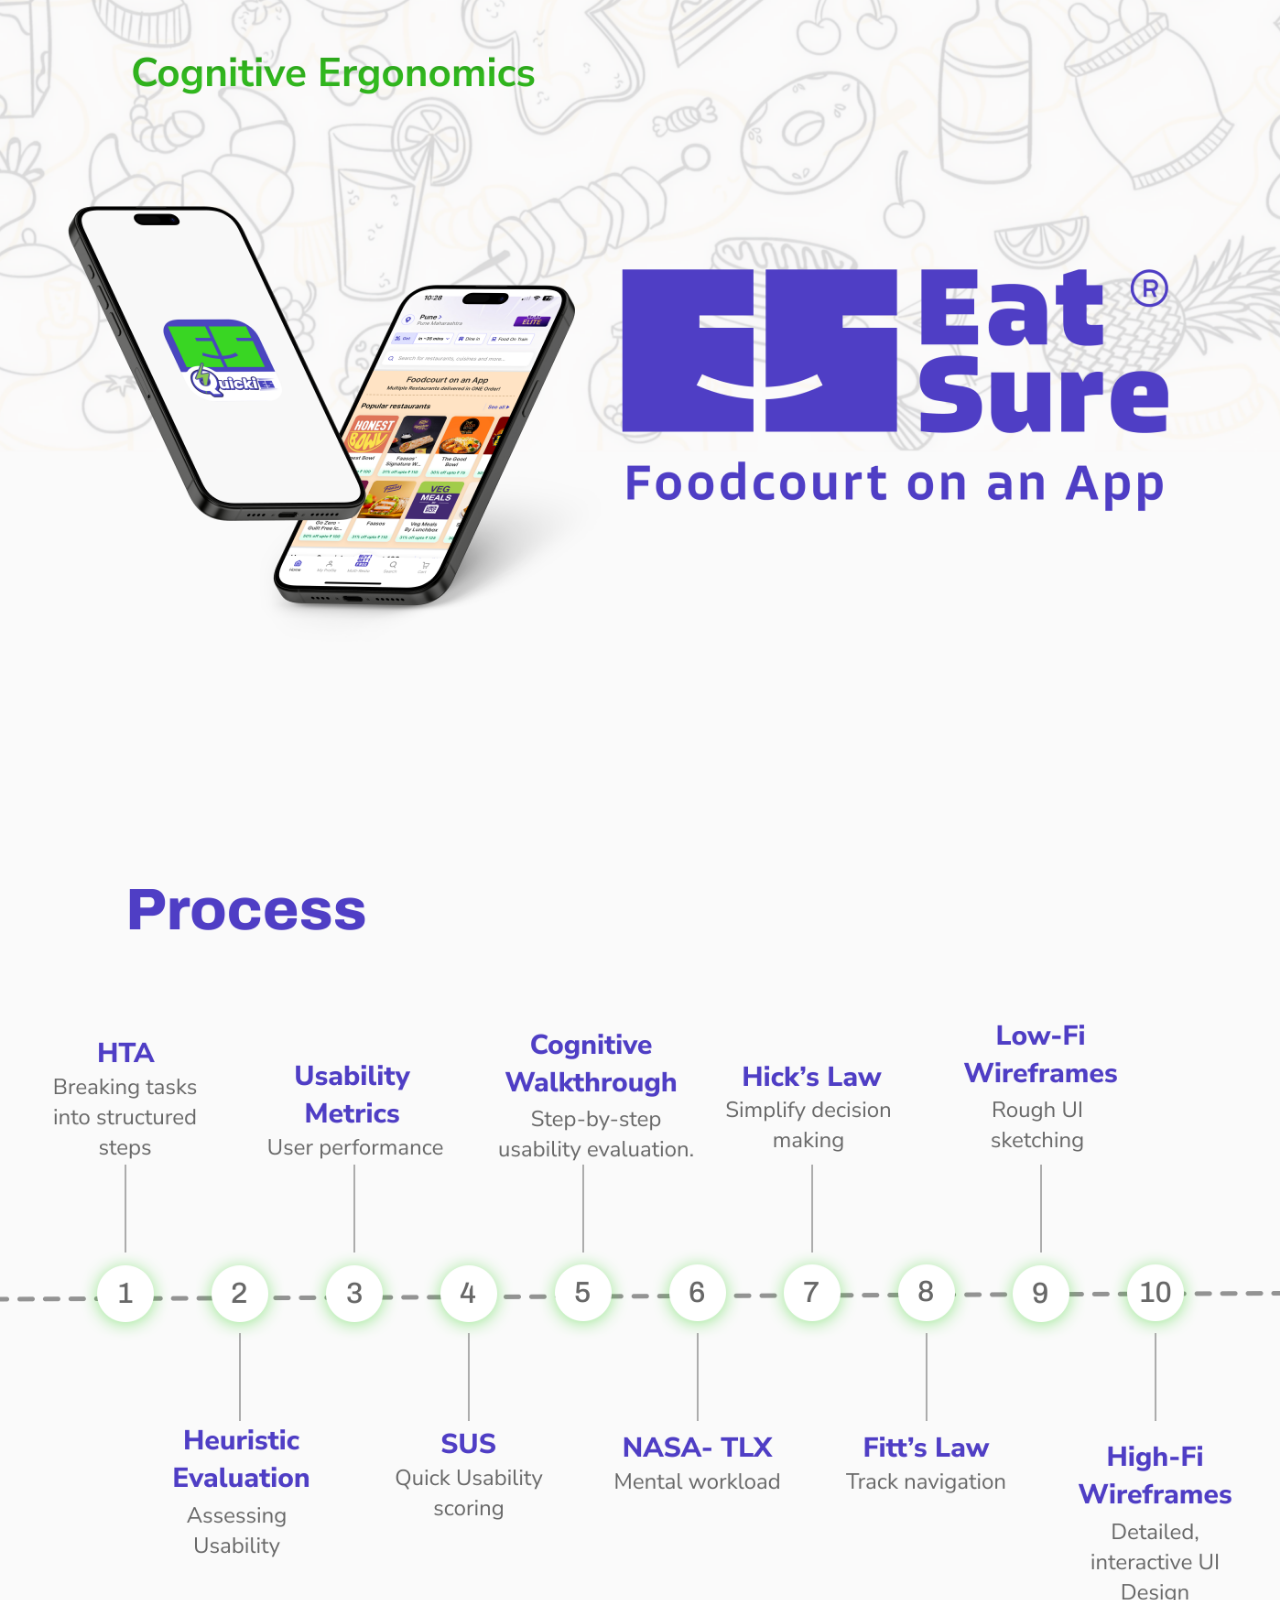
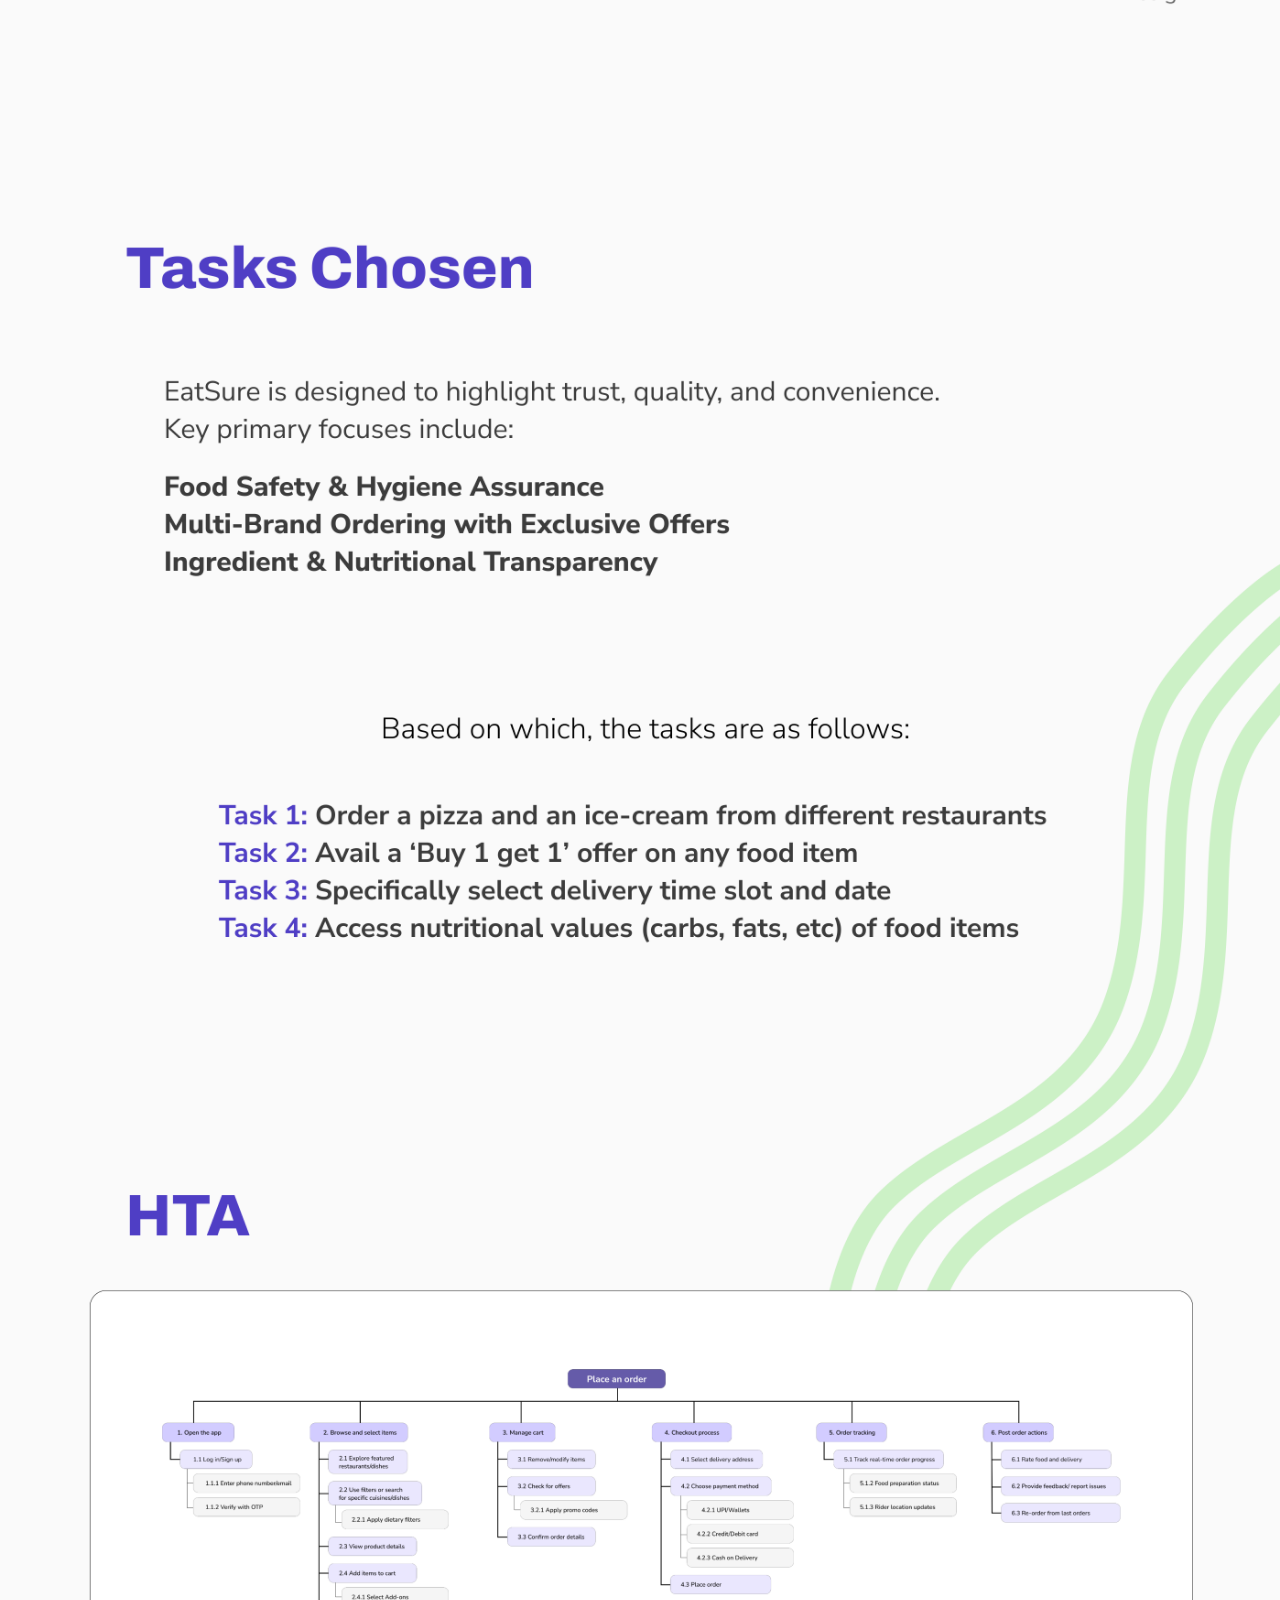
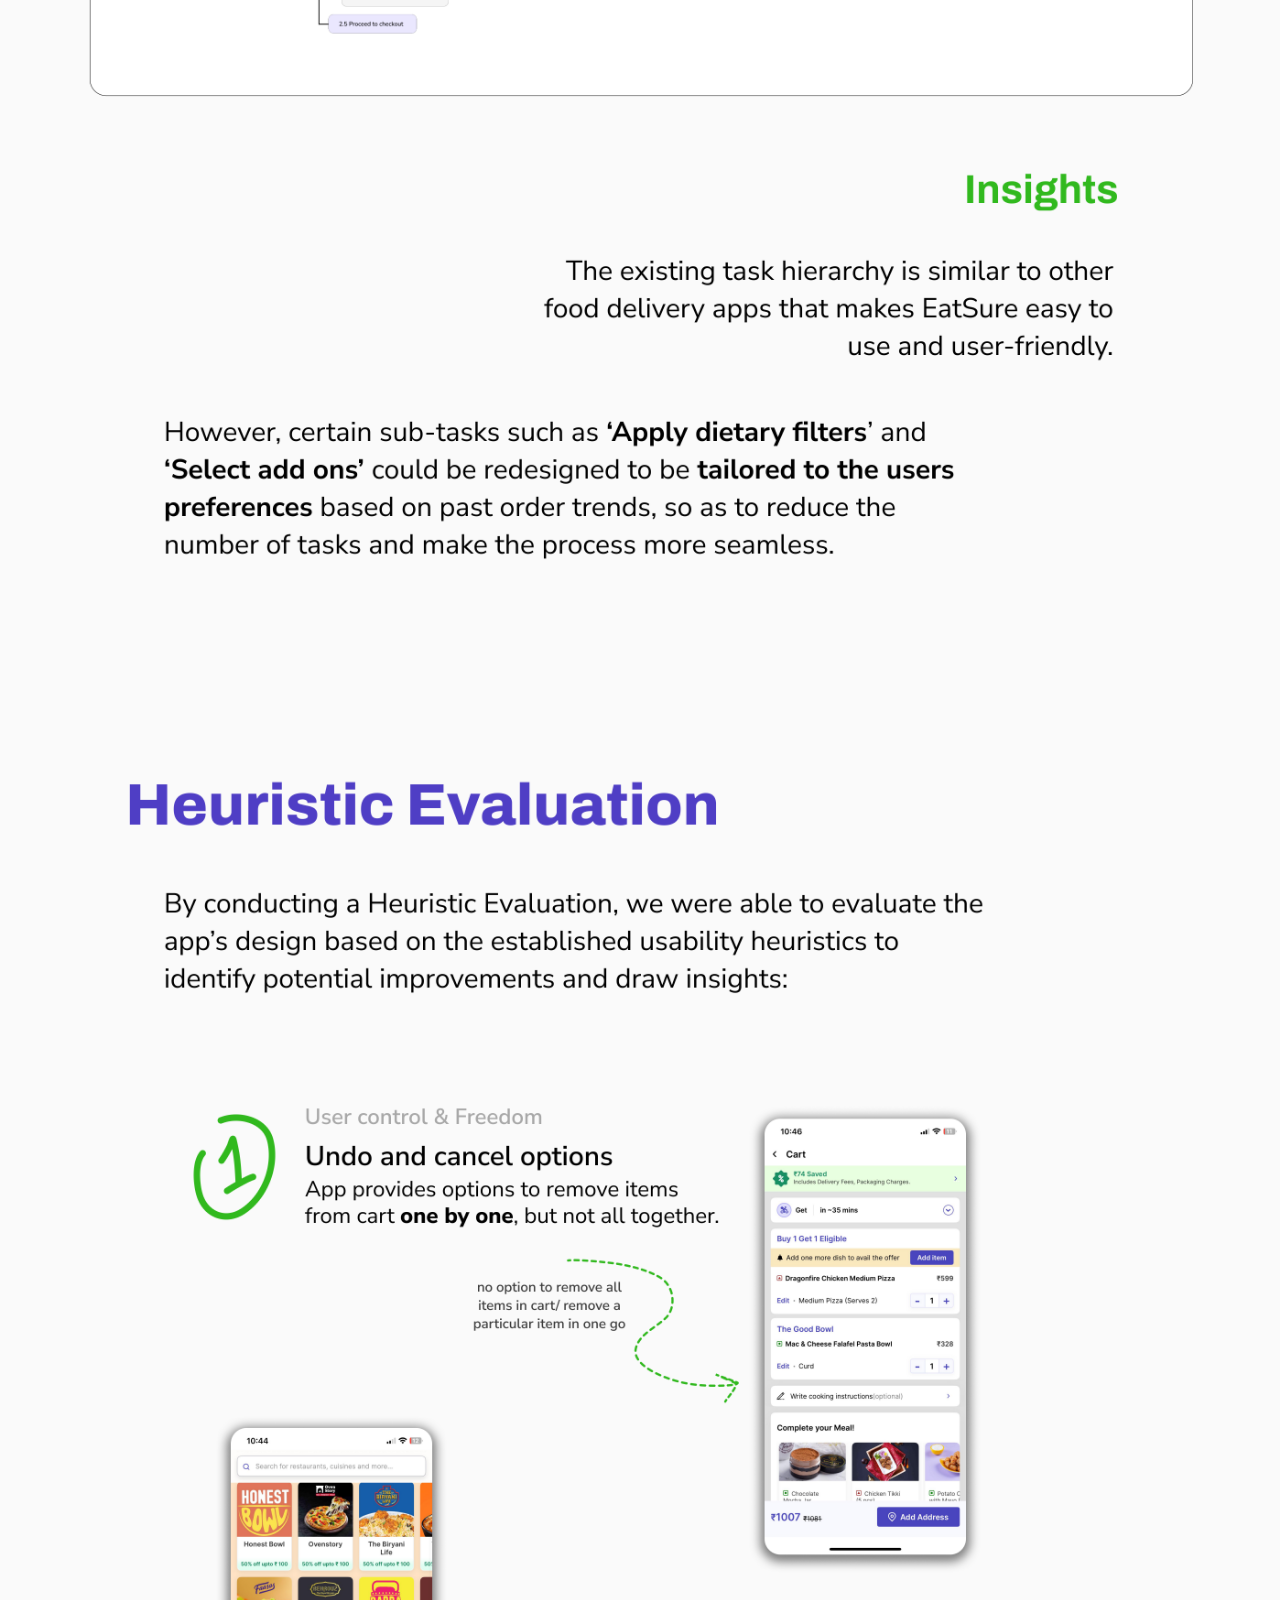
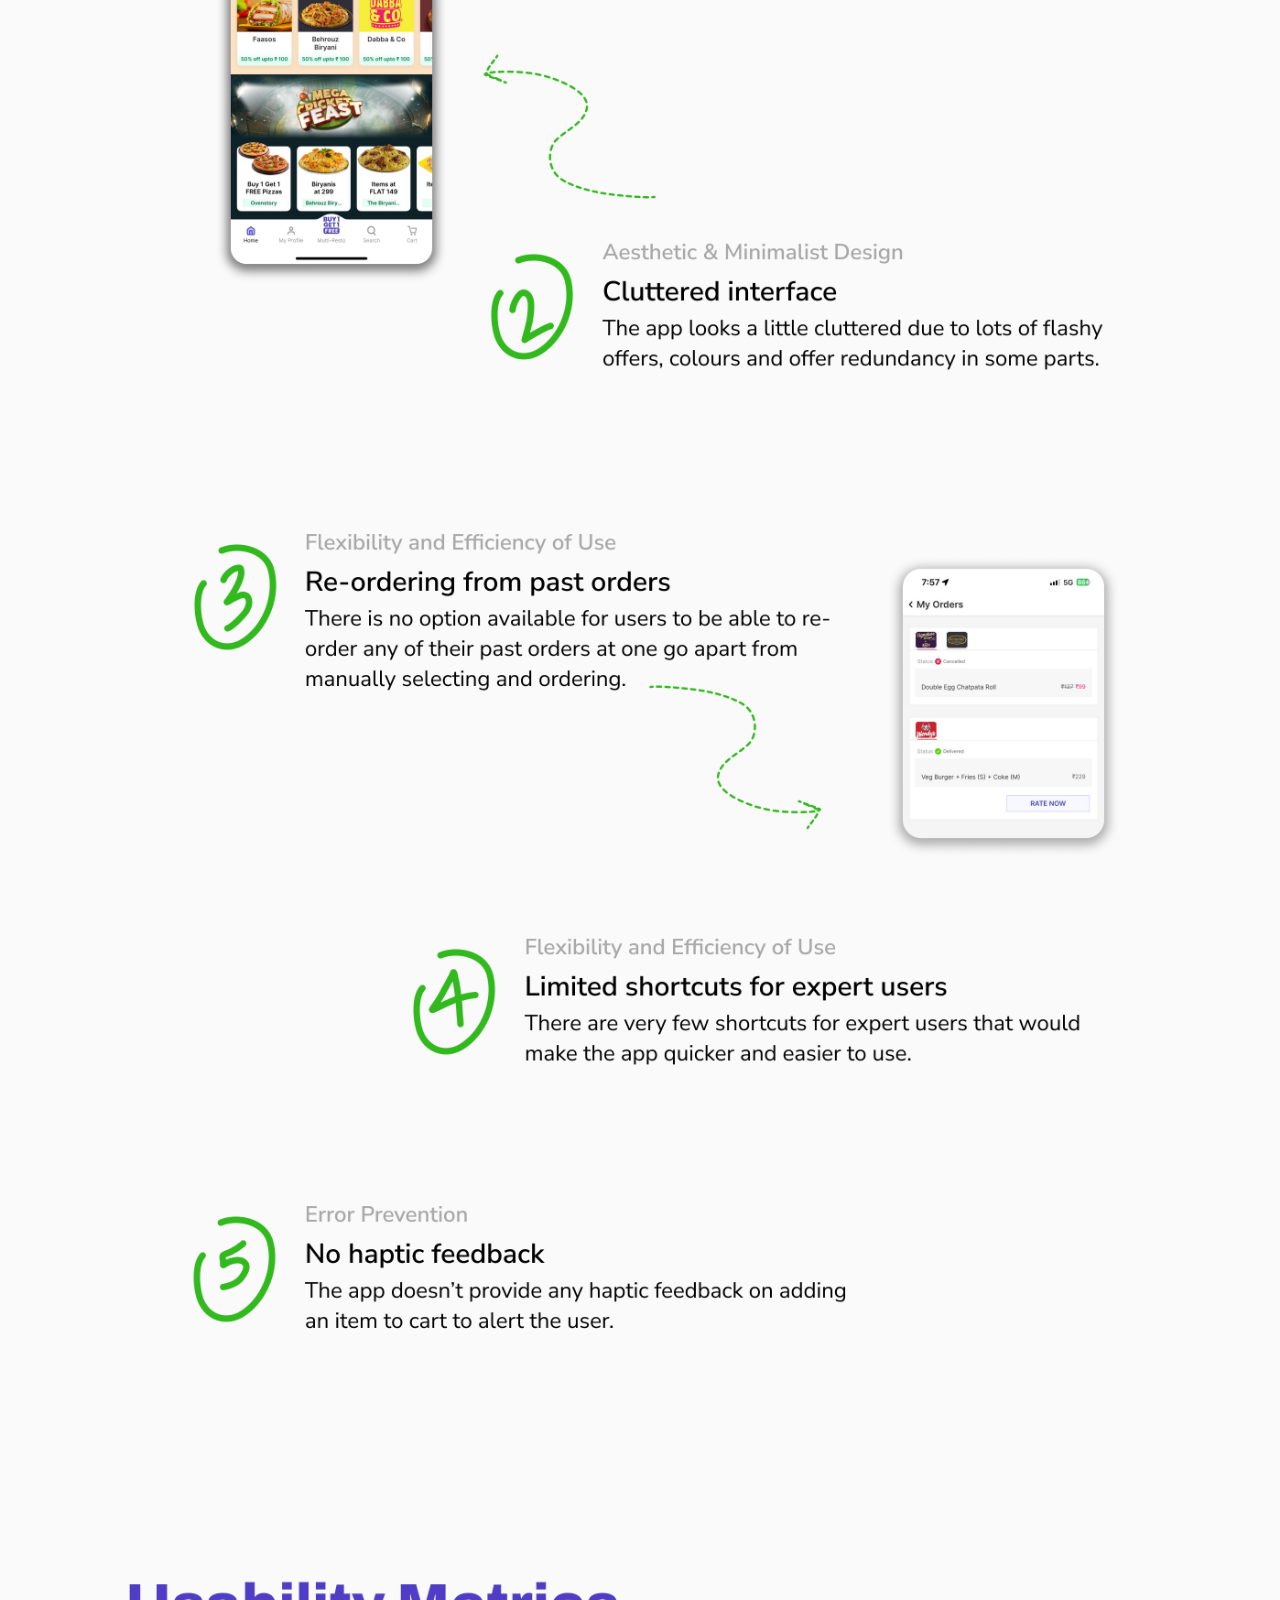
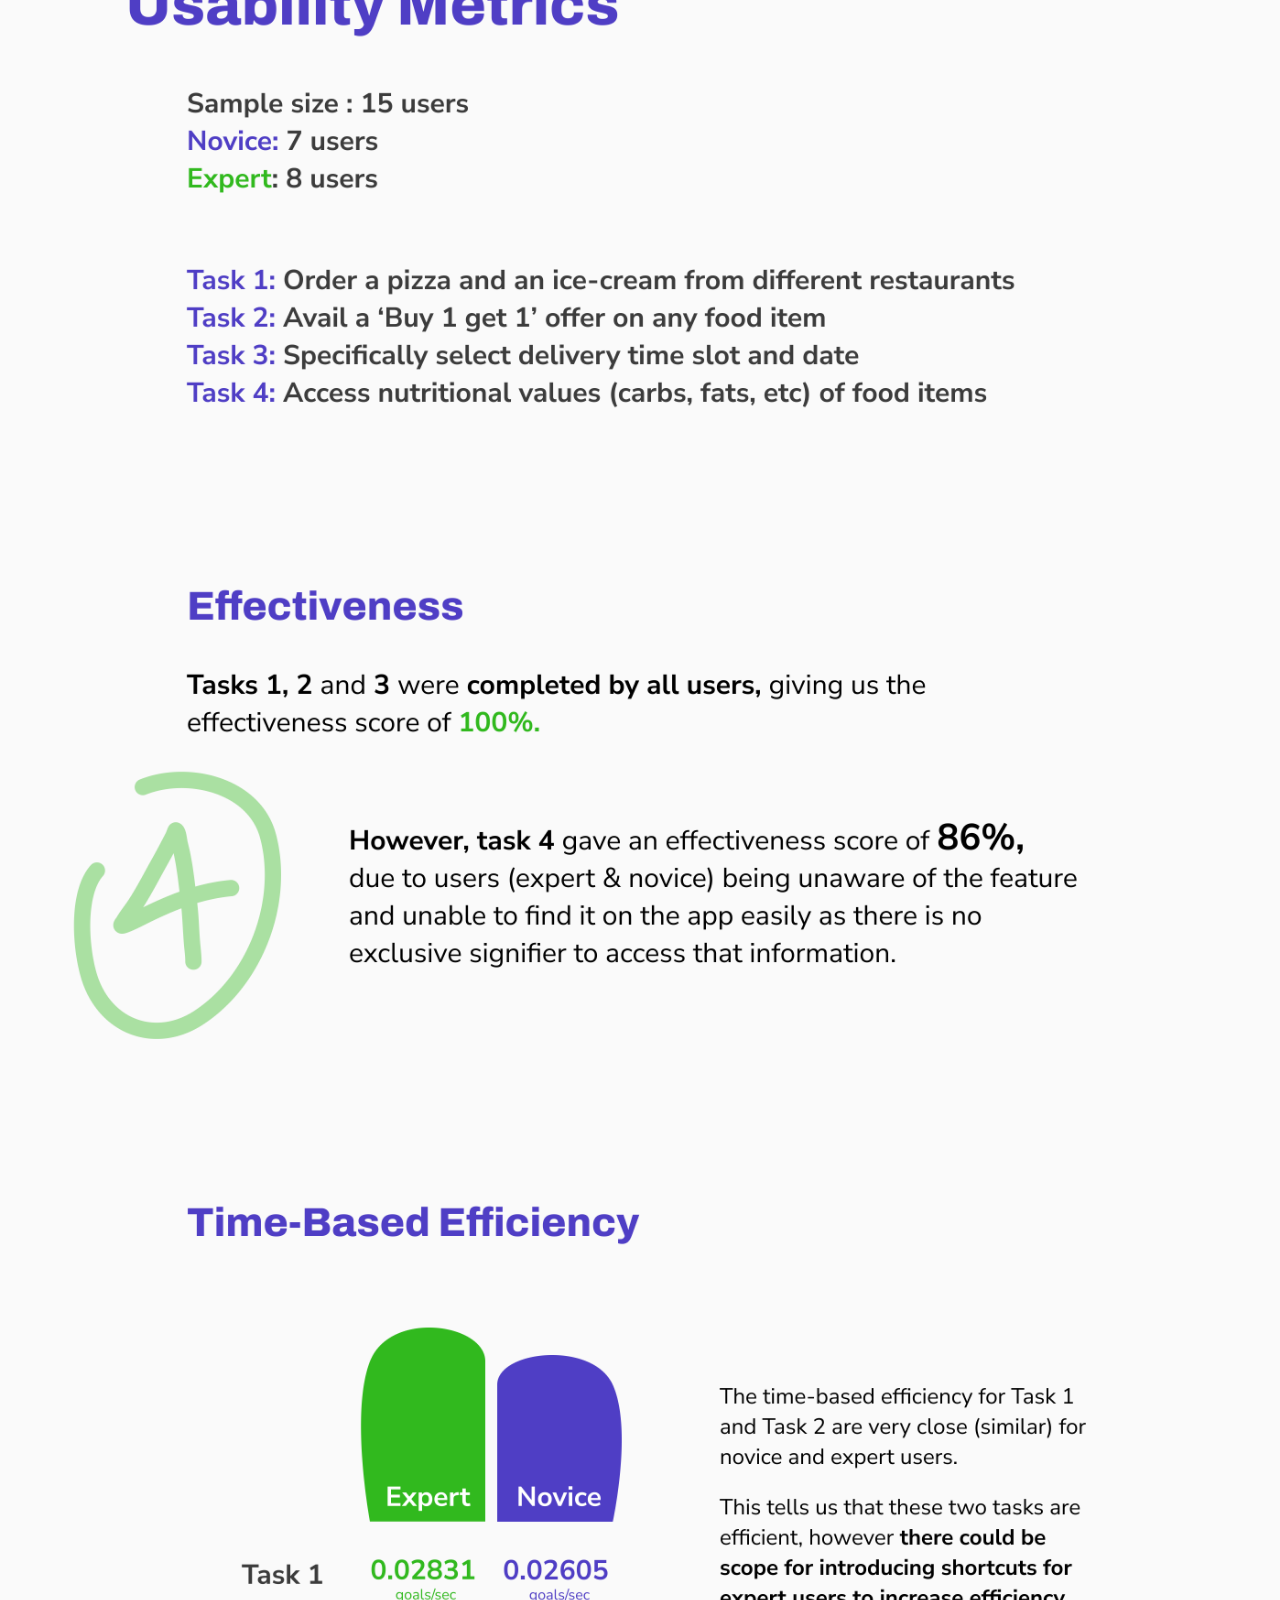
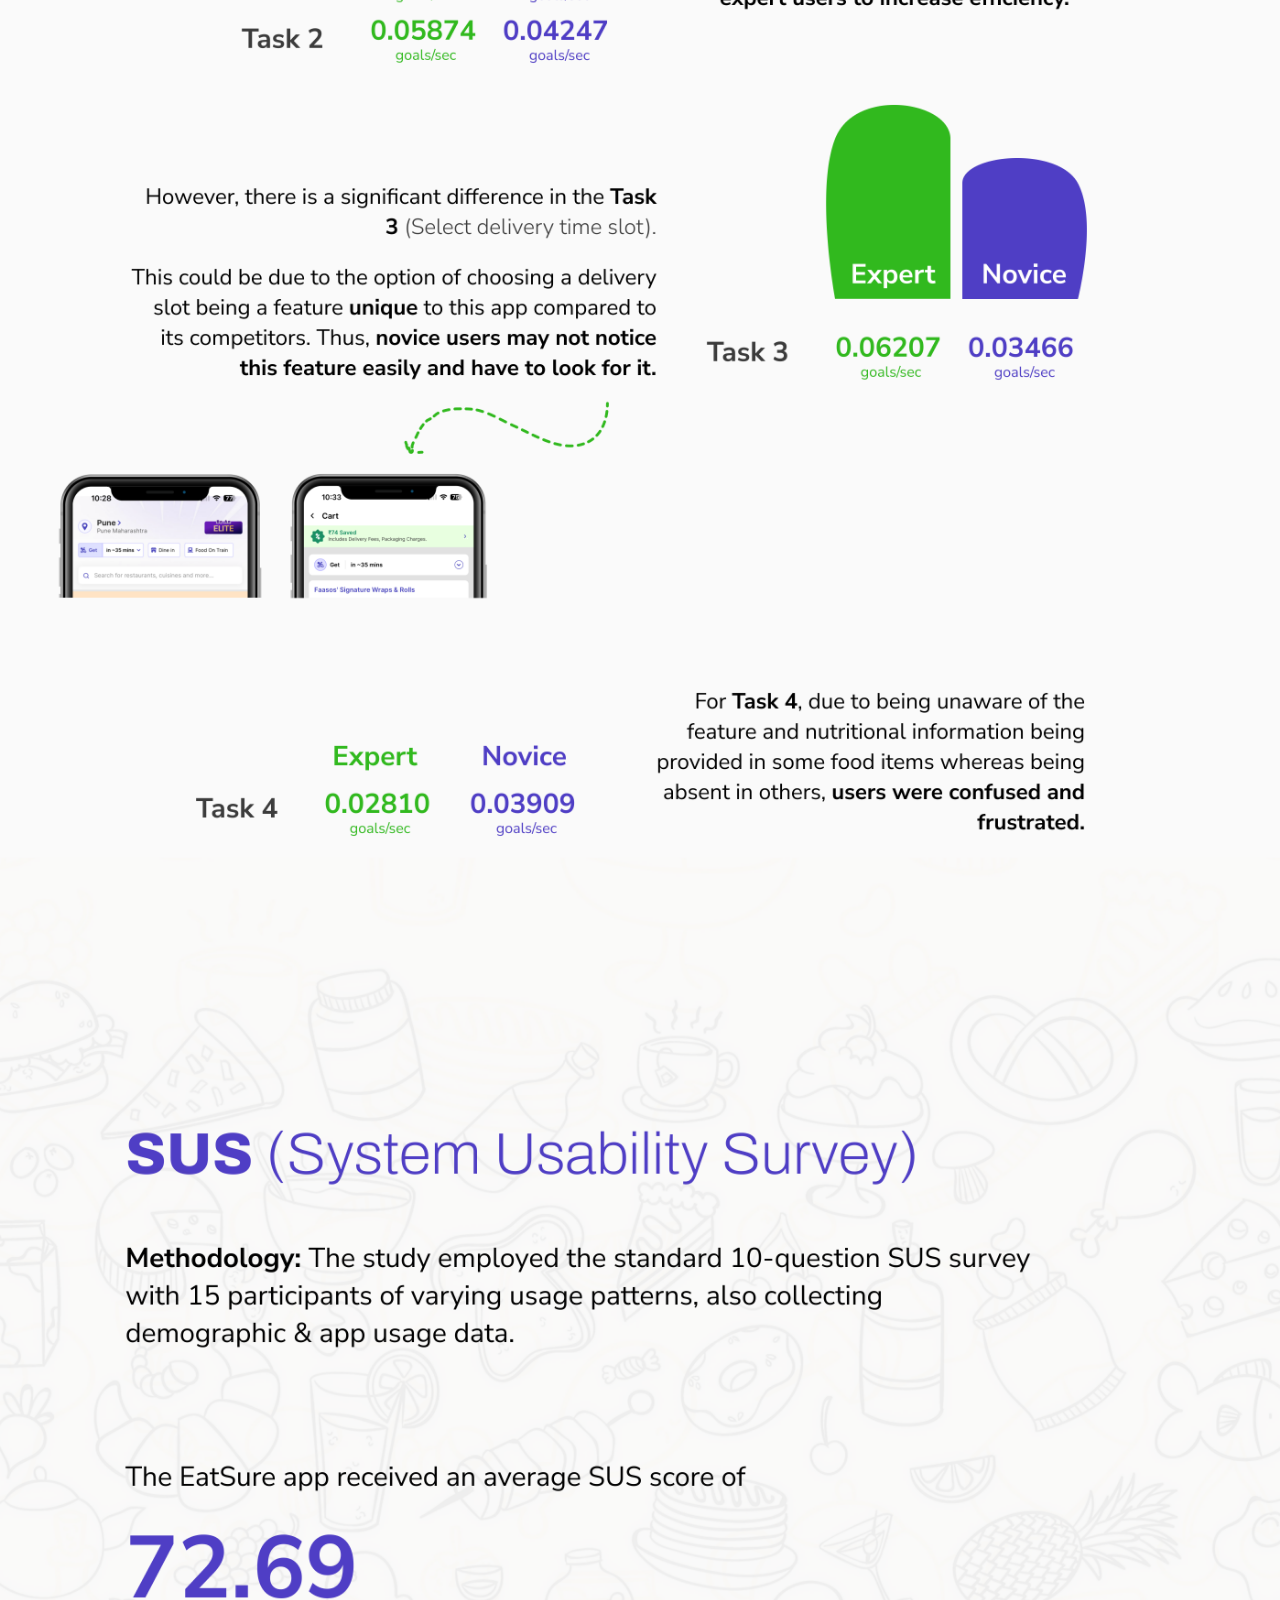
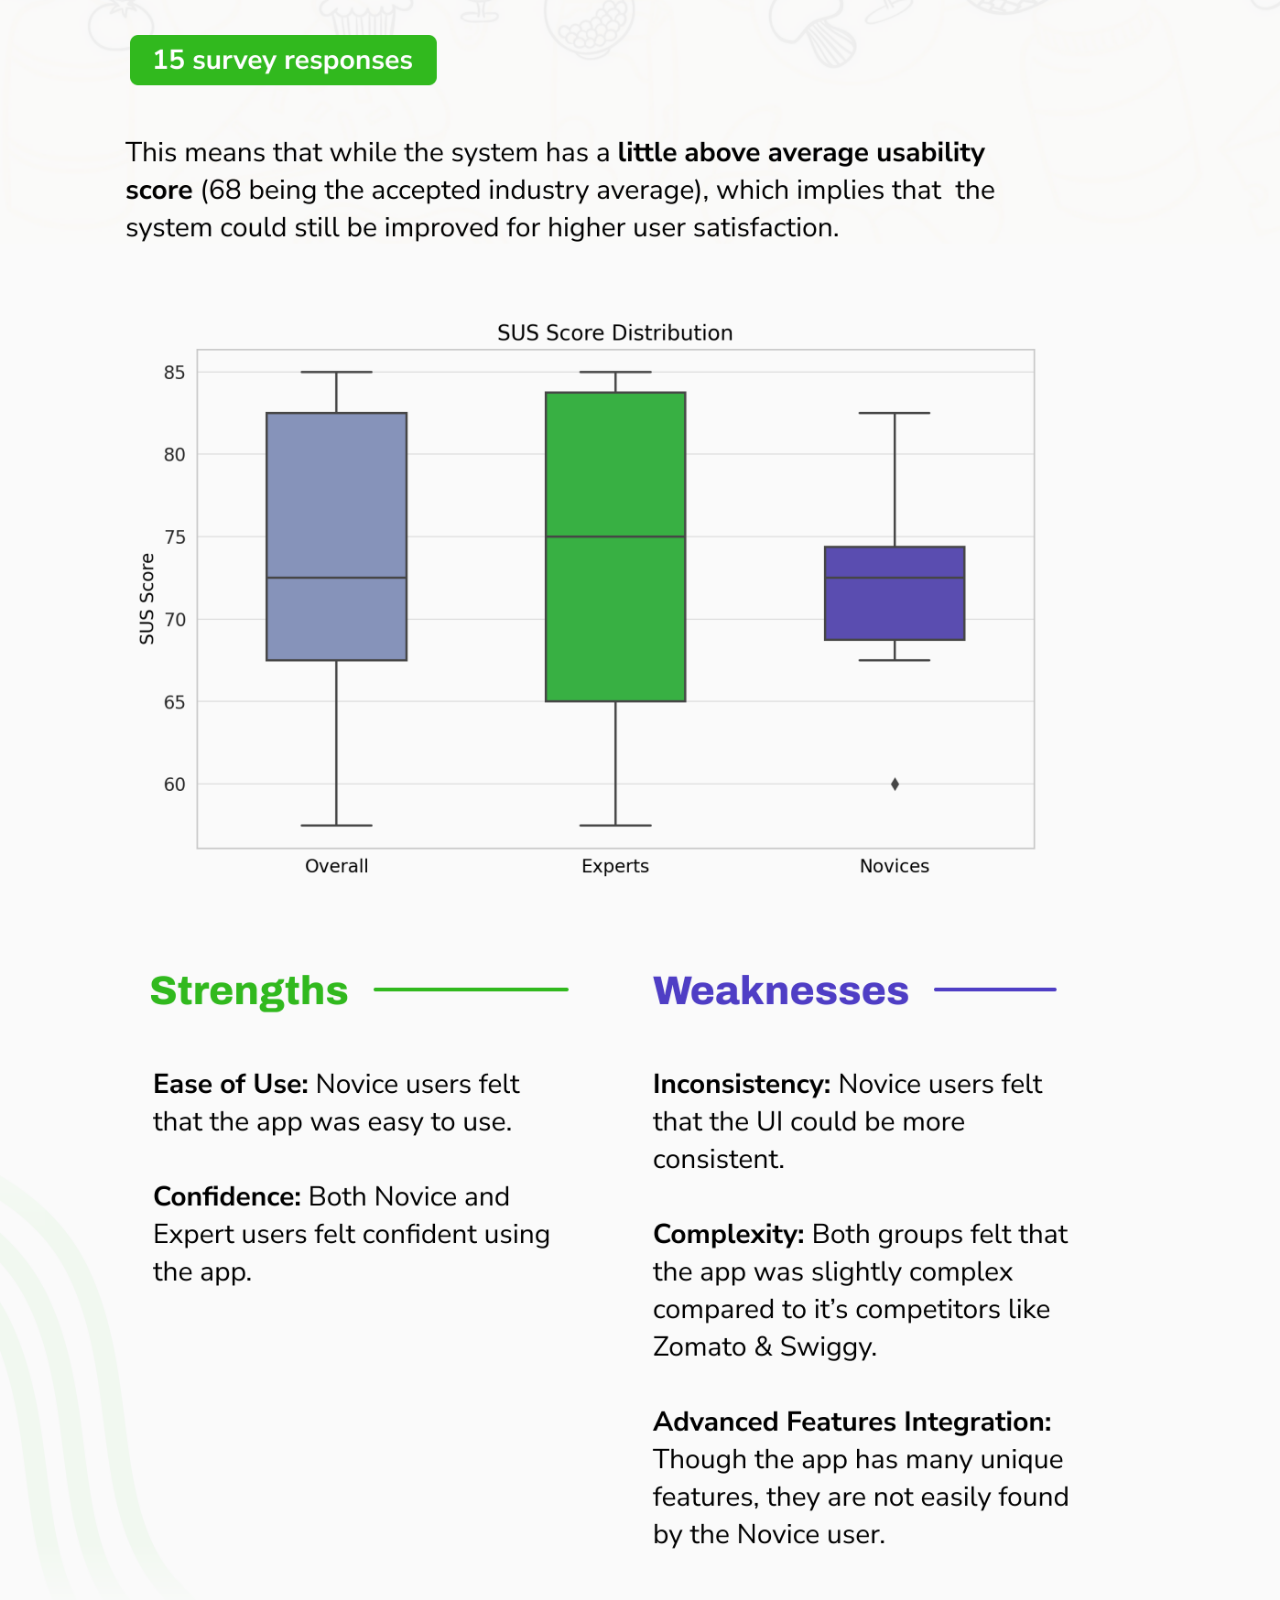
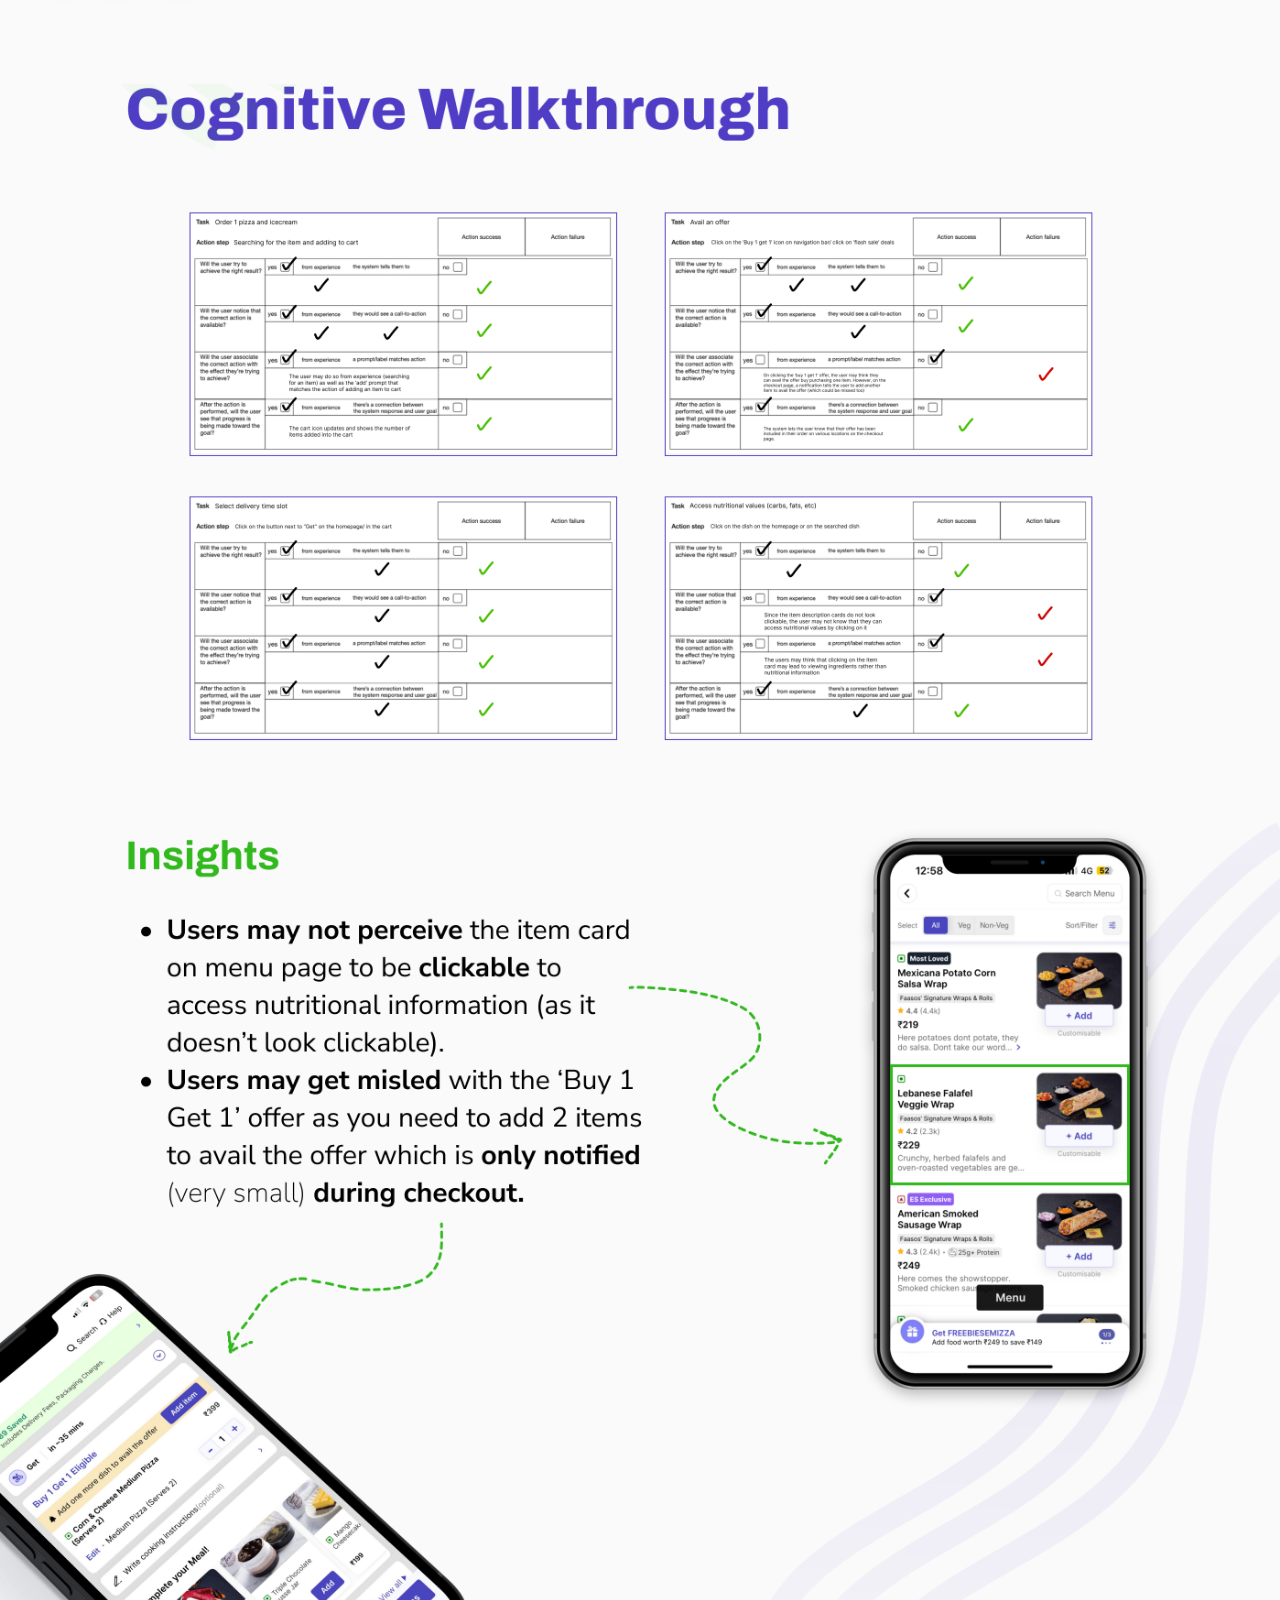
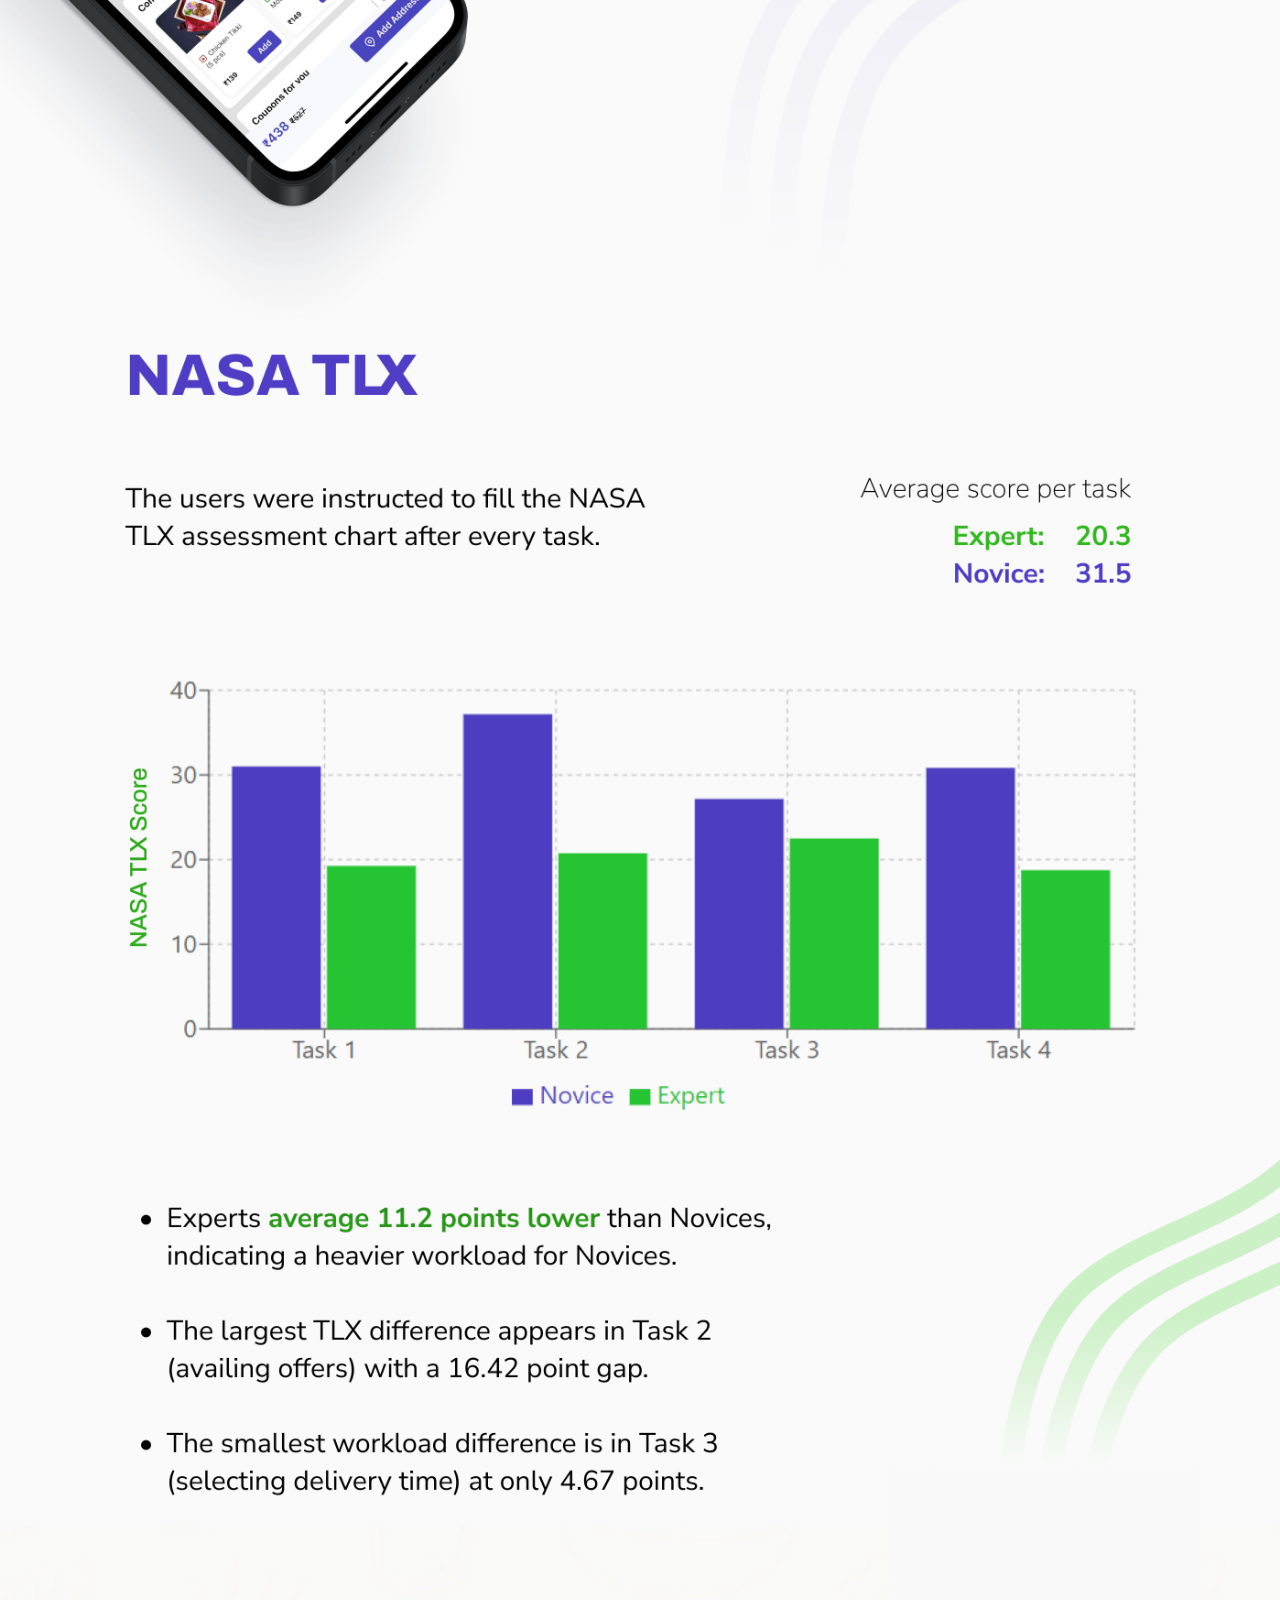
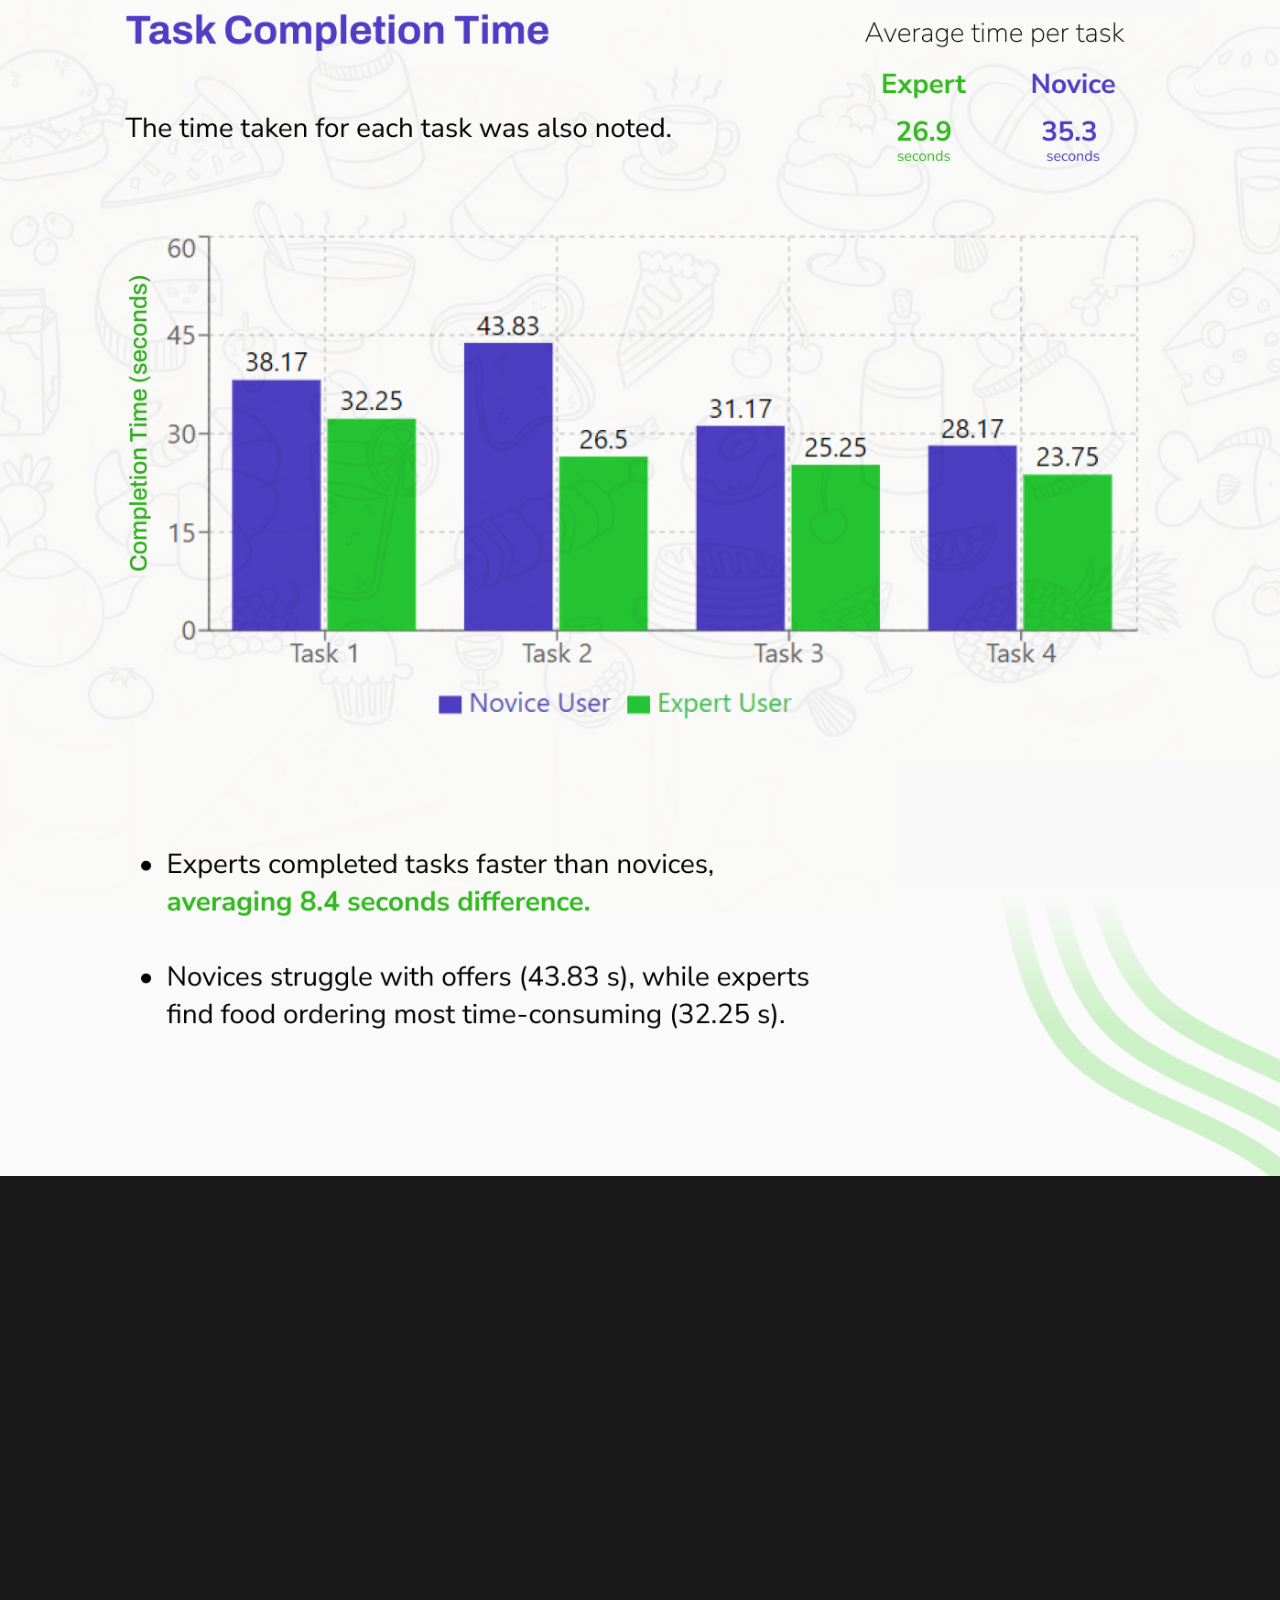
==== eatsure.html @ 30865913 "Add Sustainable, EatSure Redesign, and PulseBlend case studies with interactive roadmap and video ov" ====
<!doctype html>
<html lang="en">
  <head>
    <meta charset="UTF-8" />
    <meta name="viewport" content="width=device-width, initial-scale=1.0" />
    <meta name="description" content="EatSure Redesign — Cognitive Ergonomics Case Study by Riya Phadnis" />
    <title>EatSure Redesign — Riya Phadnis-UX Designer</title>
    <link rel="icon" type="image/svg+xml" href="assets/favicon.svg?v=small" />
    <link rel="icon" type="image/png" href="assets/favicon.png?v=small" />
    <link rel="stylesheet" href="styles.css?v=eatsure1" />
  </head>
  <body class="case-study-body">
    <!-- Top-left fixed < Back button in orange (no pill), visible when scrolling up -->
    <a href="index.html#projects" class="project-back-btn" id="project-back-btn" aria-label="Back to projects">&lt; Back</a>

    <!-- Vertical Roadmap Navigation on Left Side -->
    <aside class="project-roadmap" aria-label="Project section roadmap" id="project-roadmap">
      <div class="roadmap-track">
        <div class="roadmap-nodes">
          <button type="button" class="roadmap-node active" data-target="overview" aria-label="Overview">
            <span class="roadmap-square"></span>
            <span class="roadmap-label">| Overview</span>
          </button>
          <button type="button" class="roadmap-node" data-target="app-analysis" aria-label="App Analysis">
            <span class="roadmap-square"></span>
            <span class="roadmap-label">| App Analysis</span>
          </button>
          <button type="button" class="roadmap-node" data-target="redesign" aria-label="Redesign">
            <span class="roadmap-square"></span>
            <span class="roadmap-label">| Redesign</span>
          </button>
          <button type="button" class="roadmap-node" data-target="takeaways" aria-label="Takeaways">
            <span class="roadmap-square"></span>
            <span class="roadmap-label">| Takeaways</span>
          </button>
        </div>
      </div>
    </aside>

    <!-- Continuous Image Train Case Study (Zero Background Padding, Edge to Edge) -->
    <main class="eatsure-case-study" id="case-study">
      <!-- 1. Overview -->
      <section class="eatsure-section" id="overview">
        <img src="assets/eatsure_overview.png" alt="EatSure Overview" loading="eager" decoding="async">
      </section>

      <!-- 2. App Analysis (1 to 8) -->
      <section class="eatsure-section" id="app-analysis">
        <img src="assets/eatsure_appanalysis1.png" alt="EatSure App Analysis Part 1" loading="lazy" decoding="async">
        <img src="assets/eatsure_appanalysis2.png" alt="EatSure App Analysis Part 2" loading="lazy" decoding="async">
        <img src="assets/eatsure_appanalysis3.png" alt="EatSure App Analysis Part 3" loading="lazy" decoding="async">
        <img src="assets/eatsure_appanalysis4.png" alt="EatSure App Analysis Part 4" loading="lazy" decoding="async">
        <img src="assets/eatsure_appanalysis5.png" alt="EatSure App Analysis Part 5" loading="lazy" decoding="async">
        <img src="assets/eatsure_appanalysis6.png" alt="EatSure App Analysis Part 6" loading="lazy" decoding="async">
        <img src="assets/eatsure_appanalysis7.png" alt="EatSure App Analysis Part 7" loading="lazy" decoding="async">
        <img src="assets/eatsure_appanalysis8.png" alt="EatSure App Analysis Part 8" loading="lazy" decoding="async">
      </section>

      <!-- 3. Redesign (1 to 5) -->
      <section class="eatsure-section" id="redesign">
        <img src="assets/eatsure_redesign1.png" alt="EatSure Redesign Part 1" loading="lazy" decoding="async">
        <img src="assets/eatsure_redesign2.png" alt="EatSure Redesign Part 2" loading="lazy" decoding="async">
        <img src="assets/eatsure_redesign3.png" alt="EatSure Redesign Part 3" loading="lazy" decoding="async">
        <img src="assets/eatsure_redesign4.png" alt="EatSure Redesign Part 4" loading="lazy" decoding="async">
        <img src="assets/eatsure_redesign5.png" alt="EatSure Redesign Part 5" loading="lazy" decoding="async">
      </section>

      <!-- 4. Takeaways -->
      <section class="eatsure-section" id="takeaways">
        <img src="assets/eatsure_takeaways.png" alt="EatSure Takeaways" loading="lazy" decoding="async">
      </section>
    </main>

    <script src="script.js?v=eatsure1"></script>
  </body>
</html>
---- styles.css ----
@font-face {
  font-family: 'Neue Montreal';
  src: url('assets/neuemontreal-regular.otf') format('opentype');
  font-weight: 400;
  font-style: normal;
}

@font-face {
  font-family: 'Neue Montreal';
  src: url('assets/neuemontreal-medium.otf') format('opentype');
  font-weight: 500;
  font-style: normal;
}

:root {
  --bg: #191919;
  --text: #FFFFFF;
  --nav-border: #2D2D2D;
  --line: #494949;
  --muted: #9A9A9A;
  --subtext: #C4C4C4;
  --footer-text: #D5D5D5;
  --icon-border: #FFFFFF;
  --nav-link: #C4C4C4;
  --nav-link-active: #FFFFFF;
}

body.light {
  --bg: #FFFFFF;
  --text: #000000;
  --nav-border: #C4C4C4;
  --line: #C4C4C4;
  --muted: #9A9A9A;
  --subtext: #727272;
  --footer-text: #494949;
  --icon-border: #000000;
  --nav-link: #727272;
  --nav-link-active: #000000;
}

* {
  box-sizing: border-box;
}

html {
  scroll-behavior: smooth;
}

body {
  margin: 0;
  background: var(--bg);
  color: var(--text);
  font-family: 'Neue Montreal', -apple-system, BlinkMacSystemFont, 'Segoe UI', Roboto, sans-serif;
  transition: background-color 0.25s ease, color 0.25s ease;
  overflow-x: hidden;
}

a {
  color: inherit;
  text-decoration: none;
}

/* -----------------------------------------
   Site Header & Navbar
----------------------------------------- */
.site-header {
  position: sticky;
  top: 0;
  z-index: 100;
  width: 100%;
  height: 100px;
  background: var(--bg);
  border-bottom: none;
  transition: background-color 0.25s ease;
}

.header-inner {
  width: min(100% - 96px, 1344px);
  height: 100%;
  margin-inline: auto;
  display: flex;
  align-items: center;
  justify-content: space-between;
}

.brand {
  font-family: 'Canela Text', 'Playfair Display', Georgia, serif;
  font-weight: 400;
  font-size: 20px;
  line-height: 30px;
  color: var(--text);
  text-decoration: none;
  white-space: nowrap;
}

.nav-wrapper {
  display: flex;
  align-items: center;
  gap: 80px;
}

nav {
  display: flex;
  align-items: center;
  gap: 48px;
}

nav a {
  font-family: 'Neue Montreal', sans-serif;
  font-weight: 400;
  font-size: 16px;
  line-height: 19px;
  color: var(--nav-link);
  text-decoration: none;
  transition: color 0.2s ease;
  white-space: nowrap;
}

nav a:hover {
  color: var(--nav-link-active);
  text-decoration: none;
}

nav a.active {
  color: var(--nav-link-active);
  text-decoration: none;
}

.theme-button {
  width: 28px;
  height: 28px;
  padding: 0;
  border: none;
  background: transparent;
  cursor: pointer;
  display: flex;
  align-items: center;
  justify-content: center;
  transition: transform 0.2s ease, opacity 0.2s ease;
}

.theme-button:hover {
  transform: scale(1.1);
}

.theme-icon {
  width: 28px;
  height: 28px;
  object-fit: contain;
  display: block;
  transition: filter 0.25s ease;
}

.light .theme-icon {
  filter: invert(1);
}

.menu-button {
  display: none;
}

/* -----------------------------------------
   Hero Section
----------------------------------------- */
main {
  width: 100%;
}

.hero {
  width: min(100% - 96px, 1344px);
  margin-inline: auto;
  padding-top: 200px;
  padding-bottom: 64px;
  cursor: none;
}

.hero-content {
  display: flex;
  flex-direction: row;
  align-items: flex-end;
  justify-content: space-between;
  width: 100%;
  gap: 60px;
}

.hero h1 {
  width: 655px;
  max-width: 655px;
  margin: 0;
  font-family: 'Canela Text', 'Playfair Display', Georgia, serif;
  font-weight: 400;
  font-size: 56px;
  line-height: 62px;
  letter-spacing: 0.01em;
  color: var(--text);
  --mouseX: 50%;
  --mouseY: 50%;
  background: var(--text);
  -webkit-background-clip: text;
  -webkit-text-fill-color: transparent;
  user-select: none;
}

.hero h1:hover {
  background: radial-gradient(circle 200px at var(--mouseX) var(--mouseY), #FD6E37 0%, #F15013 45%, var(--text) 85%);
  -webkit-background-clip: text;
  -webkit-text-fill-color: transparent;
}

.hero h1 em {
  font-style: italic;
}

.experience-list {
  display: flex;
  flex-direction: column;
  gap: 12px;
  width: 533px;
  margin-bottom: 6px;
}

.experience-item {
  display: grid;
  grid-template-columns: 85px 230px auto;
  align-items: center;
  font-family: 'Neue Montreal', sans-serif;
  font-size: 16px;
  line-height: 19px;
  color: var(--muted);
}

.experience-item .place {
  color: var(--text);
  white-space: nowrap;
}

.experience-item .role {
  color: var(--muted);
  white-space: nowrap;
}

/* -----------------------------------------
   Projects Section & Grid
----------------------------------------- */
.projects-section {
  scroll-margin-top: 100px;
  width: min(100% - 96px, 1344px);
  margin-inline: auto;
  padding-top: 0;
}

.projects-grid {
  display: flex;
  justify-content: space-between;
  gap: 24px;
  width: 100%;
}

.col-left {
  width: calc((100% - 24px) * 710 / 1320);
  max-width: 710px;
  display: flex;
  flex-direction: column;
  gap: 56px;
}

.col-right {
  width: calc((100% - 24px) * 610 / 1320);
  max-width: 610px;
  display: flex;
  flex-direction: column;
  gap: 56px;
}

.project-card {
  display: flex;
  flex-direction: column;
  gap: 20px;
  cursor: none;
}

.project-thumb-link {
  display: block;
  text-decoration: none;
  cursor: none;
}

.project-thumb {
  width: 100%;
  border-radius: 2px;
  overflow: hidden;
  transition: transform 0.25s ease;
  box-sizing: border-box;
}

.project-card:hover .project-thumb {
  transform: translateY(-4px);
}

.col-left .project-thumb {
  aspect-ratio: 710 / 483;
}

.col-right .project-thumb {
  aspect-ratio: 610 / 550;
}

.project-thumb img {
  width: 100%;
  height: 100%;
  object-fit: cover;
  display: block;
  border-radius: 2px;
  box-sizing: border-box;
  transition: border-color 0.25s ease;
}

.light .project-thumb img {
  border: 1px solid #C4C4C4;
}

.project-info {
  display: flex;
  flex-direction: column;
  gap: 4px;
}

.project-title {
  margin: 0;
  font-family: 'Neue Montreal', sans-serif;
  font-weight: 500;
  font-size: 20px;
  line-height: 24px;
  color: var(--text);
  transition: color 0.25s ease;
}

.project-subtitle {
  margin: 0;
  font-family: 'Neue Montreal', sans-serif;
  font-weight: 400;
  font-size: 14px;
  line-height: 17px;
  color: var(--subtext);
  transition: color 0.25s ease;
}

/* -----------------------------------------
   Footer
----------------------------------------- */
.site-footer {
  width: min(100% - 96px, 1344px);
  margin-inline: auto;
  margin-top: 160px;
  padding-bottom: 66px;
  display: flex;
  flex-direction: column;
  gap: 20px;
}

.footer-divider {
  width: 100%;
  height: 0;
  border-top: 1px solid var(--line);
  transition: border-color 0.25s ease;
}

.footer-content {
  display: flex;
  justify-content: space-between;
  align-items: center;
  width: 100%;
}

.footer-note {
  font-family: 'Neue Montreal', sans-serif;
  font-weight: 400;
  font-size: 18px;
  line-height: 24px;
  text-align: left;
  color: var(--footer-text);
  transition: color 0.25s ease;
}

.iteration-text {
  color: #727272;
}

.light-msg {
  display: none;
}

.dark-msg {
  display: block;
}

.light .dark-msg {
  display: none;
}

.light .light-msg {
  display: block;
}

.socials {
  display: flex;
  align-items: center;
  gap: 24px;
}

.socials a {
  width: 48px;
  height: 48px;
  display: grid;
  place-items: center;
  border: 1px solid var(--icon-border);
  border-radius: 50%;
  background: transparent;
  transition: background-color 0.2s ease, border-color 0.2s ease;
  box-sizing: border-box;
}

.socials a:hover {
  background: var(--text);
}

.socials a img {
  object-fit: contain;
  transition: filter 0.2s ease;
}

.socials a[aria-label="LinkedIn"] img {
  width: 20px;
  height: 20px;
}

.socials a[aria-label="Behance"] img {
  width: 24px;
  height: 15px;
}

.socials a[aria-label="Email"] img {
  width: 24px;
  height: 19px;
}

/* Dark mode hover: icon turns dark */
.socials a:hover img {
  filter: invert(1);
}

/* Light mode default: icon is black (inverted) */
.light .socials img {
  filter: invert(1);
}

/* Light mode hover: icon turns white (uninverted) against black bg */
.light .socials a:hover img {
  filter: invert(0);
}

/* -----------------------------------------
   Custom Cursor
----------------------------------------- */
@media (min-width: 901px) {
  body, a, button {
    cursor: none;
  }
}

.custom-cursor {
  position: fixed;
  top: 0;
  left: 0;
  pointer-events: none;
  z-index: 9999;
  display: flex;
  align-items: center;
  gap: 8px;
  background: transparent;
  padding: 0;
  border-radius: 0;
  box-shadow: none;
  opacity: 0;
  transform: translate(-50%, -50%);
  transition: opacity 0.15s ease, transform 0.08s ease-out;
  user-select: none;
}

.custom-cursor.visible {
  opacity: 1;
}

.cursor-square {
  display: block;
  width: 10px;
  height: 10px;
  background-color: #F15013;
  border-radius: 0;
  flex-shrink: 0;
  transition: width 0.15s ease, height 0.15s ease, transform 0.15s ease;
}

.cursor-label {
  display: none;
  font-family: 'Neue Montreal', sans-serif;
  font-weight: 500;
  font-size: 15px;
  line-height: 1;
  color: #F15013;
  white-space: nowrap;
  letter-spacing: 0.01em;
}

/* Hovering interactive links and buttons */
.custom-cursor.link-hover .cursor-square {
  transform: scale(1.35);
}

/* Project card hover: smaller square + label beside it, no pill */
.custom-cursor.project-hover {
  transform: translate(-3px, -50%);
}

.custom-cursor.project-hover .cursor-square {
  width: 6px;
  height: 6px;
  transform: none;
}

.custom-cursor.project-hover .cursor-label {
  display: inline-block;
}

/* -----------------------------------------
   Mobile & Responsive Styles
----------------------------------------- */
@media (max-width: 900px) {
  .site-header {
    height: 80px;
  }

  .header-inner {
    width: min(100% - 40px, 600px);
  }

  .menu-button {
    display: block;
    width: 32px;
    height: 32px;
    padding: 0;
    border: none;
    background: transparent;
    color: var(--text);
    font-size: 24px;
    cursor: pointer;
  }

  .nav-wrapper {
    gap: 20px;
  }

  nav {
    position: absolute;
    top: 80px;
    right: 20px;
    display: none;
    width: 200px;
    padding: 20px;
    flex-direction: column;
    align-items: flex-start;
    gap: 16px;
    border: 1px solid var(--nav-border);
    border-radius: 8px;
    background: var(--bg);
    box-shadow: 0 10px 30px rgba(0, 0, 0, 0.3);
  }

  .site-header.menu-open nav {
    display: flex;
  }

  .hero,
  .projects-section,
  .site-footer {
    width: min(100% - 40px, 600px);
  }

  .hero {
    padding-top: 80px;
    padding-bottom: 48px;
  }

  .hero-content {
    flex-direction: column;
    align-items: flex-start;
    gap: 36px;
  }

  .hero h1 {
    width: 100%;
    font-size: 38px;
    line-height: 44px;
  }

  .experience-list {
    width: 100%;
  }

  .experience-item {
    grid-template-columns: 75px 1fr auto;
    font-size: 14px;
  }

  .projects-grid {
    flex-direction: column;
    gap: 40px;
  }

  .col-left,
  .col-right {
    width: 100%;
    max-width: 100%;
    display: contents;
  }

  .col-left .project-card:nth-child(1) { order: 1; }
  .col-right .project-card:nth-child(1) { order: 2; }
  .col-left .project-card:nth-child(2) { order: 3; }
  .col-right .project-card:nth-child(2) { order: 4; }
  .col-left .project-card:nth-child(3) { order: 5; }
  .col-right .project-card:nth-child(3) { order: 6; }

  .project-card {
    gap: 16px;
  }

  .project-title {
    font-size: 18px;
    line-height: 22px;
  }

  .project-subtitle {
    font-size: 13px;
    line-height: 16px;
  }

  .site-footer {
    margin-top: 90px;
    padding-bottom: 40px;
  }

  .footer-content {
    flex-direction: column;
    align-items: flex-start;
    height: auto;
    gap: 24px;
  }

  .socials {
    gap: 16px;
  }

  .socials a {
    width: 44px;
    height: 44px;
  }

  .footer-note {
    text-align: left;
    font-size: 18px;
    line-height: 24px;
  }

  body, .hero, .project-card, .project-thumb-link, a, button {
    cursor: auto;
  }

  .custom-cursor {
    display: none !important;
  }
}

/* -----------------------------------------
   Case Study & Project Roadmap Navigation
----------------------------------------- */
body.case-study-body {
  margin: 0;
  padding: 0;
  background: var(--bg);
  overflow-x: hidden;
}

/* Floating Back Button for Case Studies: clean text '< Back' in orange, no pill */
.project-back-btn {
  position: fixed;
  top: 32px;
  left: 48px;
  z-index: 100;
  display: inline-flex;
  align-items: center;
  padding: 0;
  background: transparent;
  border: none;
  box-shadow: none;
  font-family: 'Neue Montreal', sans-serif;
  font-size: 15px;
  font-weight: 500;
  letter-spacing: 0.02em;
  color: #F15013;
  text-decoration: none;
  opacity: 0;
  pointer-events: none;
  transform: translateY(-6px);
  transition: opacity 0.3s cubic-bezier(0.16, 1, 0.3, 1), transform 0.3s cubic-bezier(0.16, 1, 0.3, 1), color 0.2s ease;
}

body.light .project-back-btn {
  background: transparent;
  border: none;
  color: #F15013;
  box-shadow: none;
}

.project-back-btn.visible {
  opacity: 1;
  pointer-events: auto;
  transform: translateY(0);
}

.project-back-btn:hover {
  color: #FD6E37;
  transform: translateX(-3px);
}

/* Continuous Image Train (Full Bleed, Zero Padding) */
.loom-case-study,
.evenout-case-study,
.sustainable-case-study,
.eatsure-case-study,
.pulseblend-case-study,
.case-study-main {
  width: 100%;
  max-width: 100%;
  margin: 0;
  padding: 0;
  display: flex;
  flex-direction: column;
  position: relative;
}

.loom-section,
.evenout-section,
.sustainable-section,
.eatsure-section,
.pulseblend-section,
.case-study-section {
  width: 100%;
  margin: 0;
  padding: 0;
  display: flex;
  flex-direction: column;
  scroll-margin-top: 0;
}

.loom-section img,
.evenout-section img,
.sustainable-section img,
.eatsure-section img,
.pulseblend-section img,
.case-study-section img {
  width: 100%;
  max-width: 100%;
  height: auto;
  display: block;
  margin: 0;
  padding: 0;
  border: none;
  vertical-align: middle;
}

/* Video Overlay for PulseBlend Case Study */
.video-slide-container {
  position: relative;
  width: 100%;
  margin: 0;
  padding: 0;
  line-height: 0;
}

.video-slide-container img {
  width: 100%;
  max-width: 100%;
  height: auto;
  display: block;
}

.pulseblend-video-overlay {
  position: absolute;
  left: 8.333%;
  top: 12.545%;
  width: 79.705%;
  height: 33.065%;
  object-fit: cover;
  border-radius: 0;
  background: #000;
  box-shadow: none;
}

/* Roadmap Vertical Navbar */
.project-roadmap {
  position: fixed;
  left: 48px;
  top: 50%;
  transform: translateY(-50%) translateX(-8px);
  z-index: 95;
  display: flex;
  flex-direction: column;
  align-items: center;
  user-select: none;
  opacity: 0;
  pointer-events: none;
  transition: opacity 0.35s cubic-bezier(0.16, 1, 0.3, 1), transform 0.35s cubic-bezier(0.16, 1, 0.3, 1);
}

.project-roadmap.visible {
  opacity: 1;
  pointer-events: auto;
  transform: translateY(-50%) translateX(0);
}

.roadmap-track {
  position: relative;
  display: flex;
  flex-direction: column;
  align-items: center;
  padding: 8px 0;
}

.roadmap-nodes {
  display: flex;
  flex-direction: column;
  gap: var(--roadmap-gap, 28px);
  position: relative;
  z-index: 2;
}

.roadmap-node {
  position: relative;
  display: flex;
  align-items: center;
  justify-content: center;
  width: 24px;
  height: 24px;
  padding: 0;
  border: none;
  background: transparent;
  cursor: pointer;
  outline: none;
}

/* Dashed line connecting between squares */
.roadmap-node::after {
  content: '';
  position: absolute;
  top: 100%;
  left: 50%;
  transform: translateX(-50%);
  width: 0;
  height: var(--roadmap-gap, 28px);
  border-left: 2px dashed #F15013;
  pointer-events: none;
}

.roadmap-node:last-child::after {
  height: 20px;
}

.roadmap-square {
  width: 14px;
  height: 14px;
  border: 2px solid #F15013;
  background: transparent;
  box-sizing: border-box;
  transition: transform 0.2s cubic-bezier(0.16, 1, 0.3, 1), background-color 0.2s ease, box-shadow 0.2s ease;
  box-shadow: 0 1px 3px rgba(0, 0, 0, 0.2);
}

.roadmap-node:hover .roadmap-square,
.roadmap-node:focus-visible .roadmap-square {
  transform: scale(1.2);
  box-shadow: 0 0 10px rgba(241, 80, 19, 0.4);
}

.roadmap-node.active .roadmap-square {
  background: #F15013 !important;
  box-shadow: 0 0 8px rgba(241, 80, 19, 0.5);
}

/* Roadmap Hover Label: Text-only in #F15013, no pill box or border */
.roadmap-label {
  position: absolute;
  left: calc(100% + 12px);
  top: 50%;
  transform: translateY(-50%) translateX(-4px);
  opacity: 0;
  pointer-events: none;
  white-space: nowrap;
  font-family: 'Neue Montreal', sans-serif;
  font-size: 14px;
  font-weight: 500;
  letter-spacing: 0.02em;
  color: #F15013;
  background: transparent;
  border: none;
  padding: 0;
  box-shadow: none;
  border-radius: 0;
  transition: opacity 0.2s ease, transform 0.2s cubic-bezier(0.16, 1, 0.3, 1);
  z-index: 10;
}

.roadmap-label::before {
  display: none;
}

.roadmap-node:hover .roadmap-label,
.roadmap-node:focus-visible .roadmap-label {
  opacity: 1;
  transform: translateY(-50%) translateX(0);
}

@media (max-width: 1024px) {
  .project-roadmap {
    left: 24px;
  }

  .roadmap-nodes {
    gap: 28px;
  }

  .project-back-btn {
    left: 24px;
    top: 24px;
  }
}

@media (max-width: 768px) {
  .project-roadmap {
    display: none;
  }

  .project-back-btn {
    left: 20px;
    top: 20px;
    padding: 0;
    font-size: 14px;
  }
}
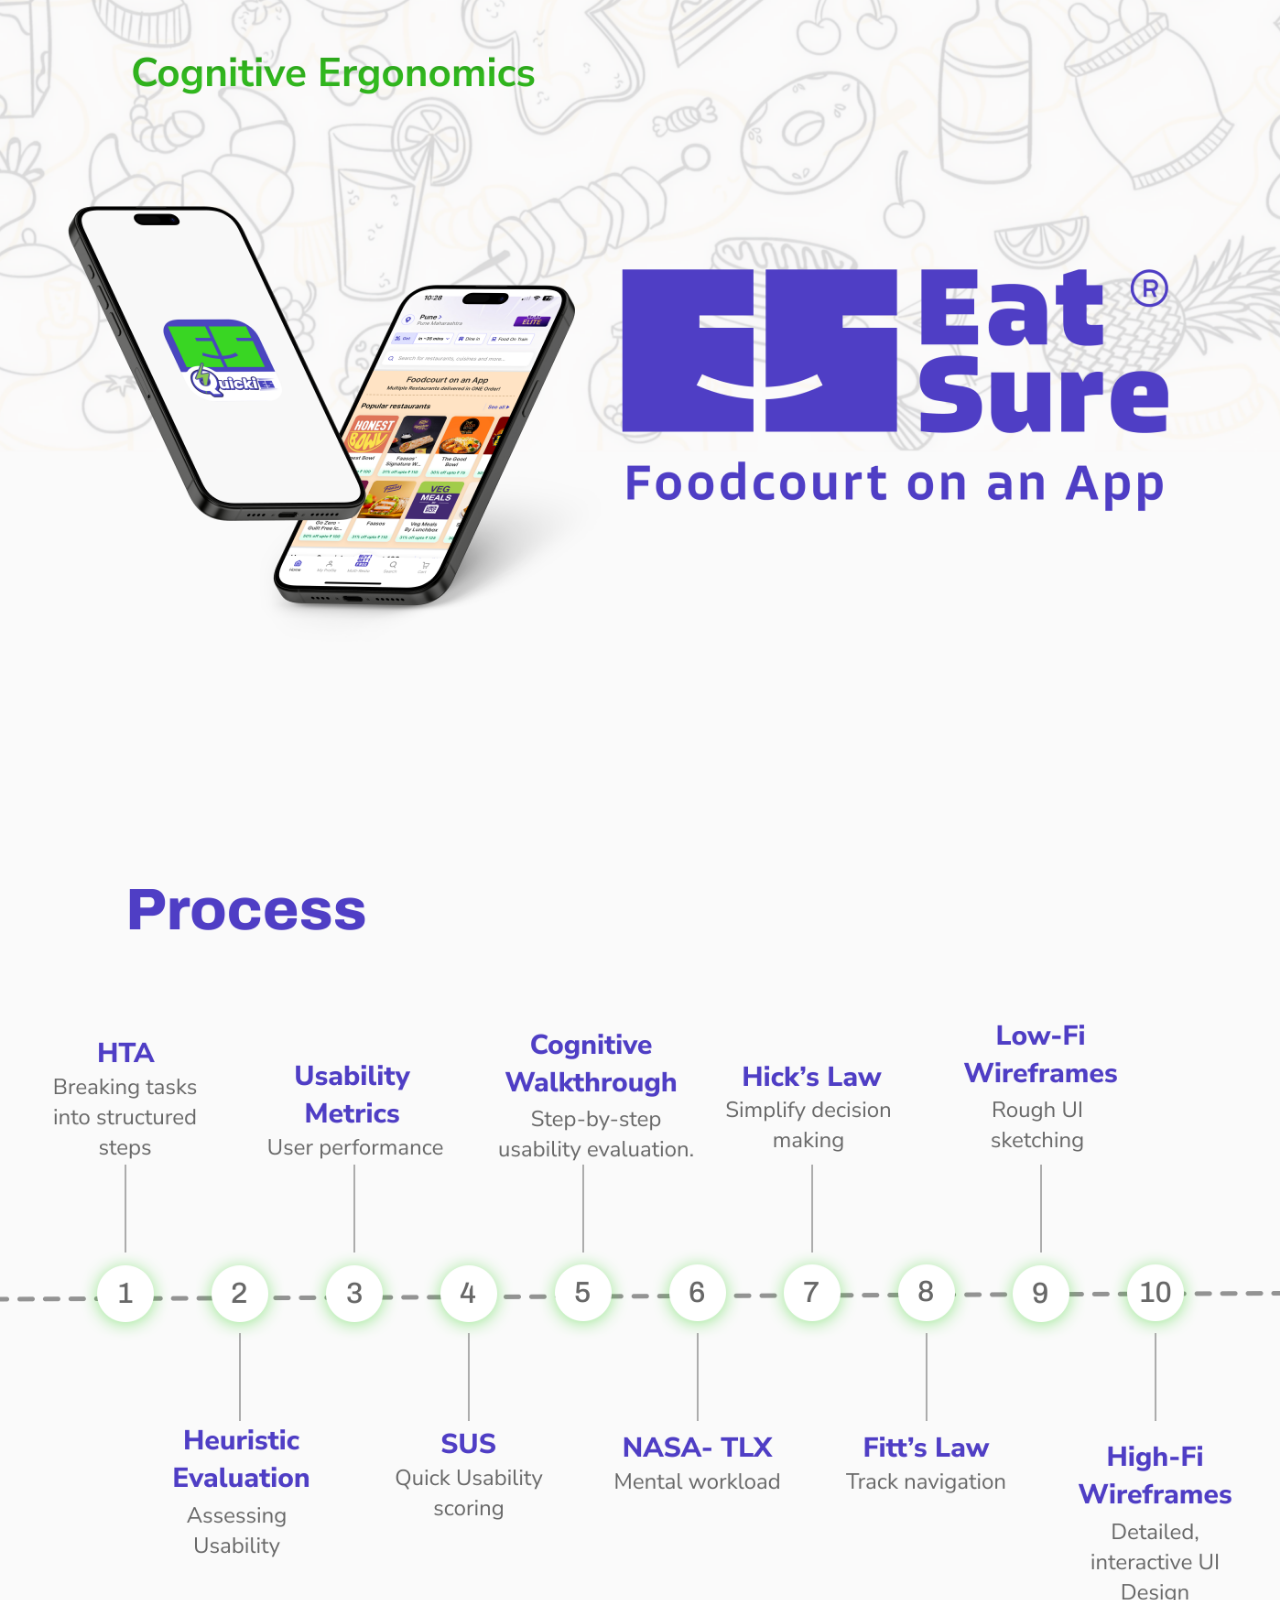
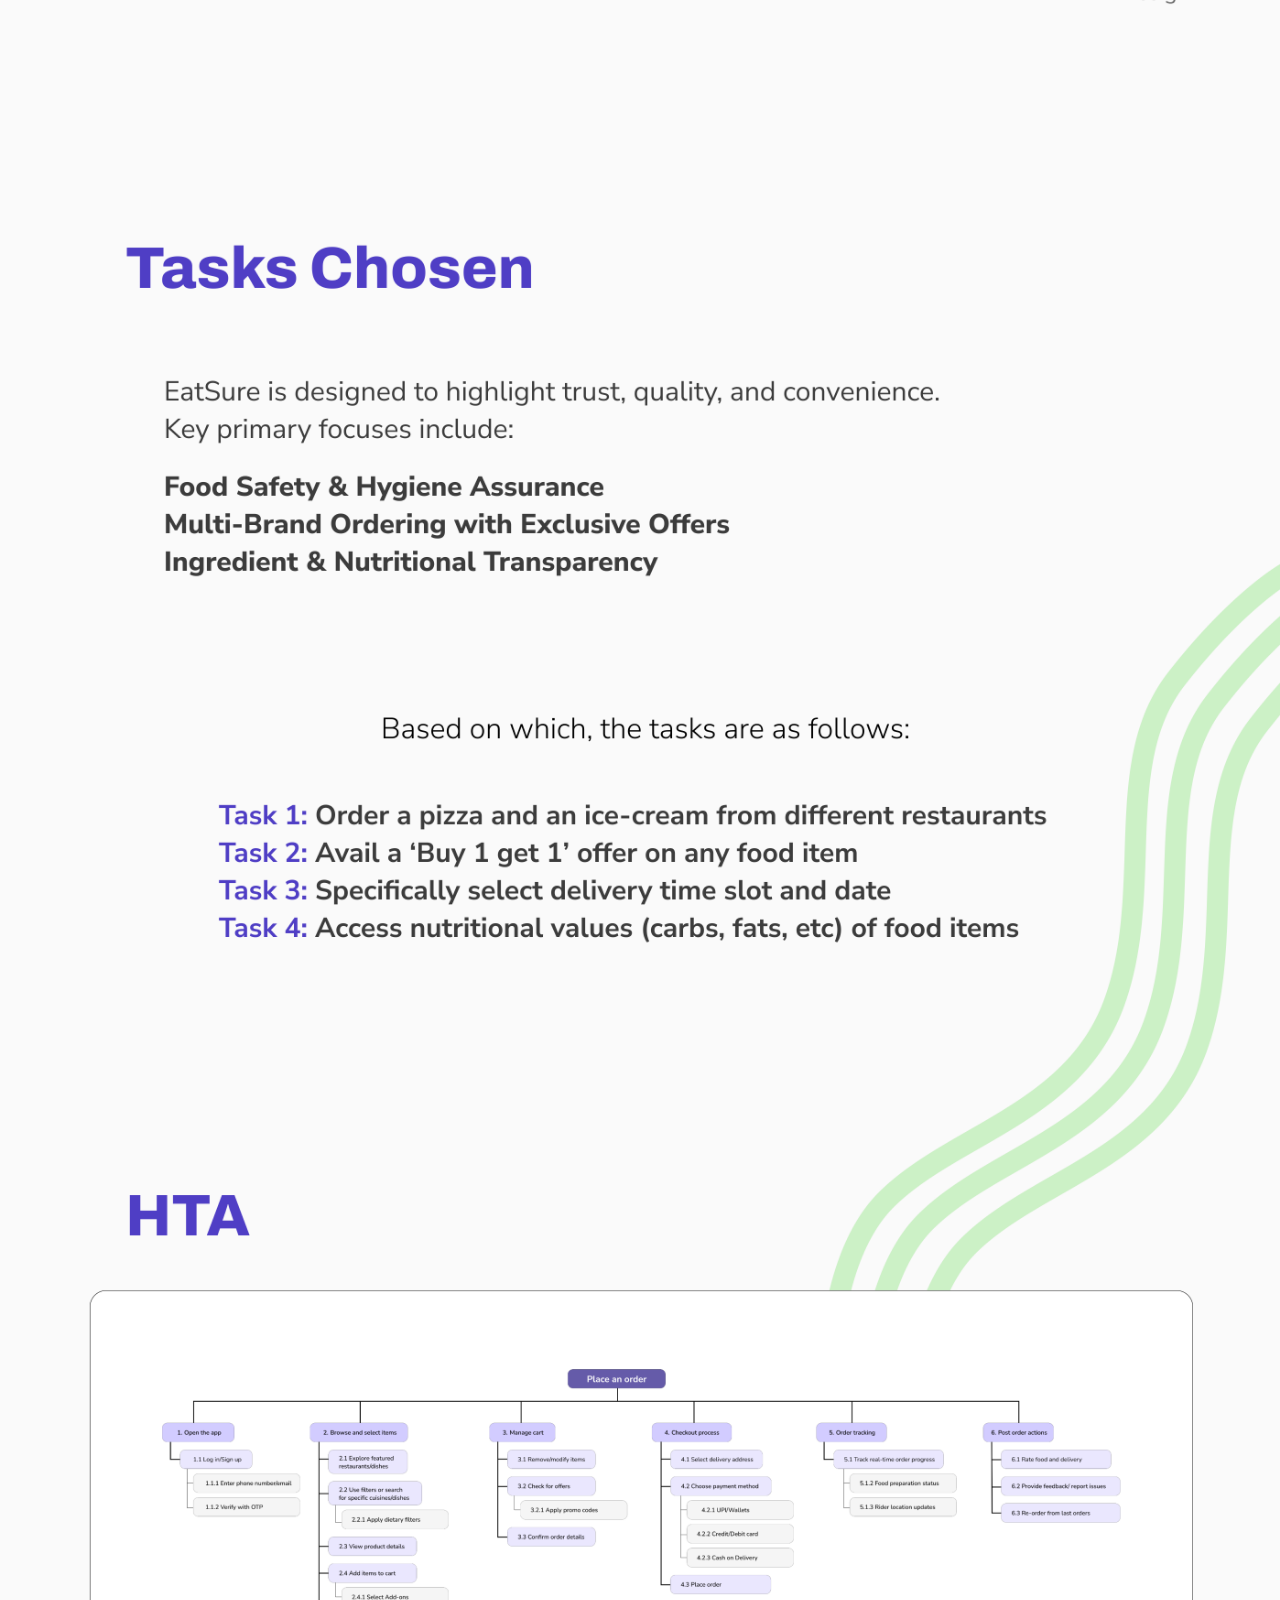
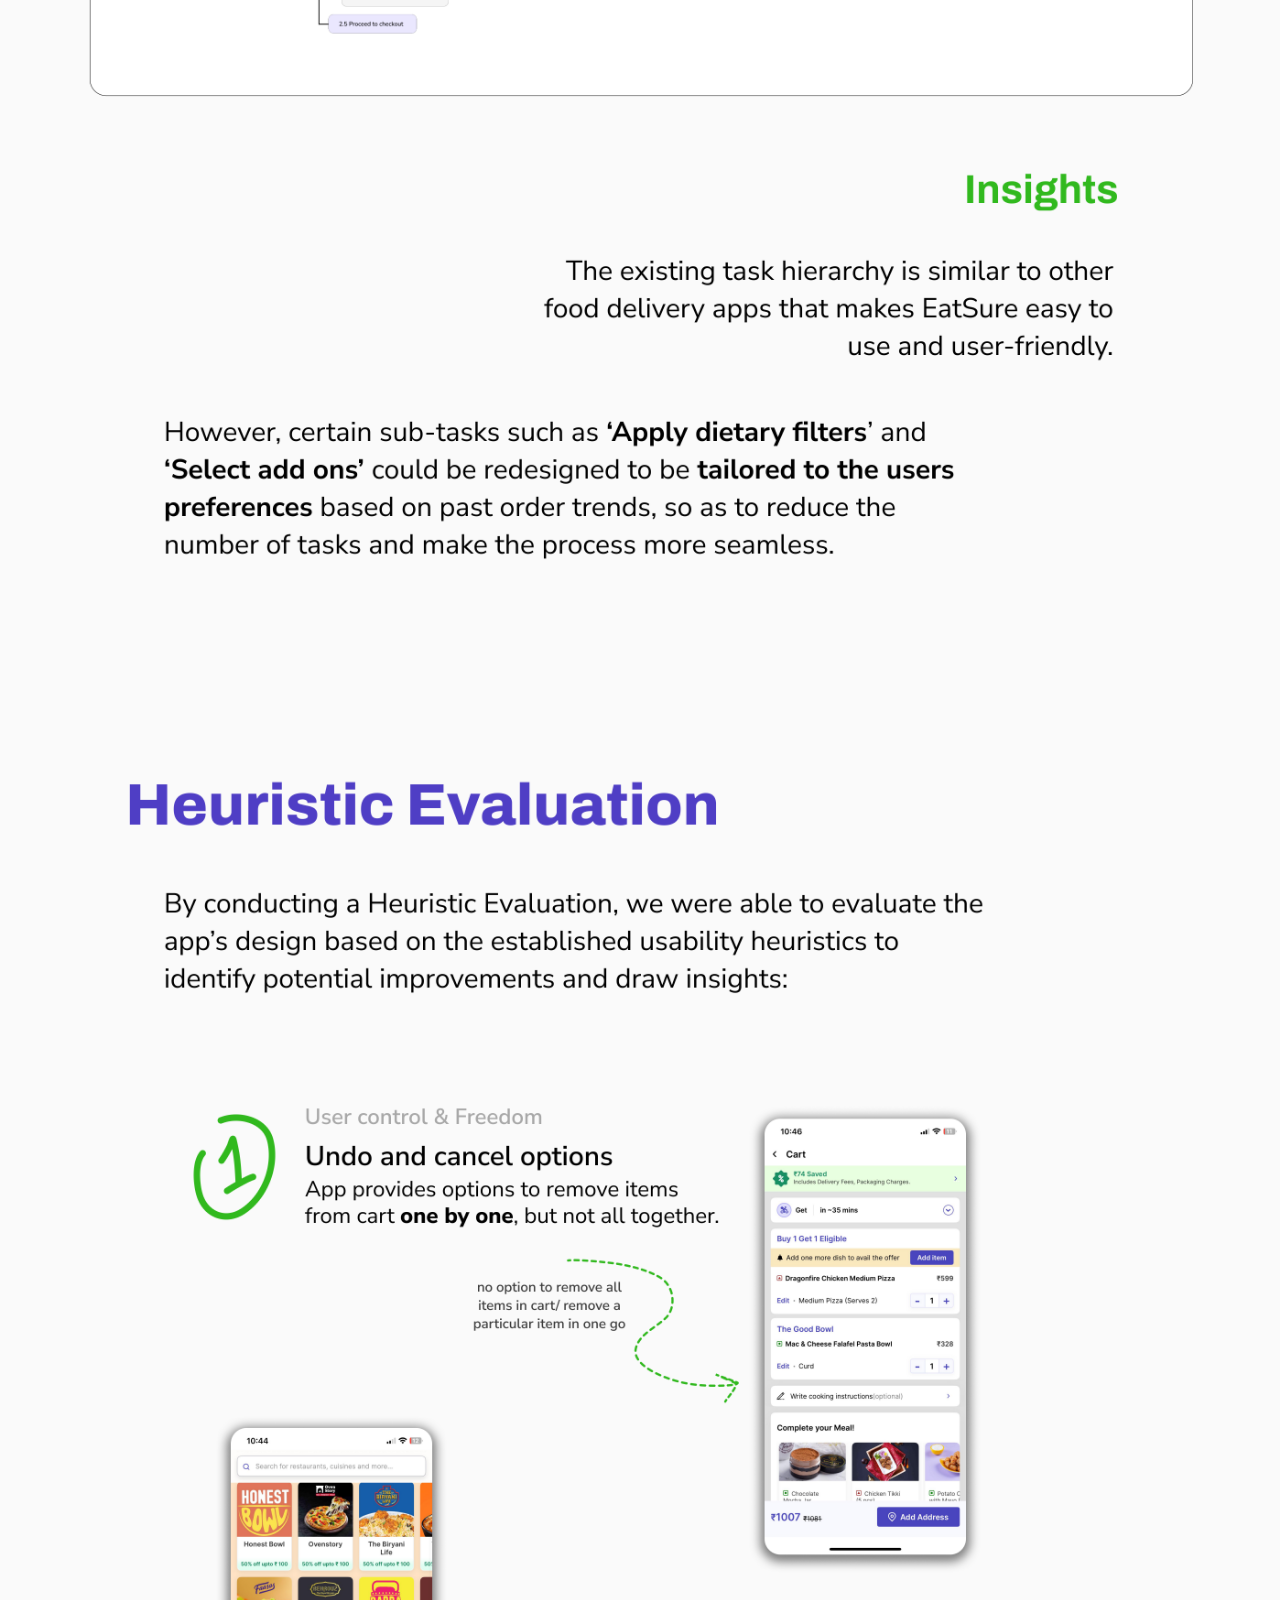
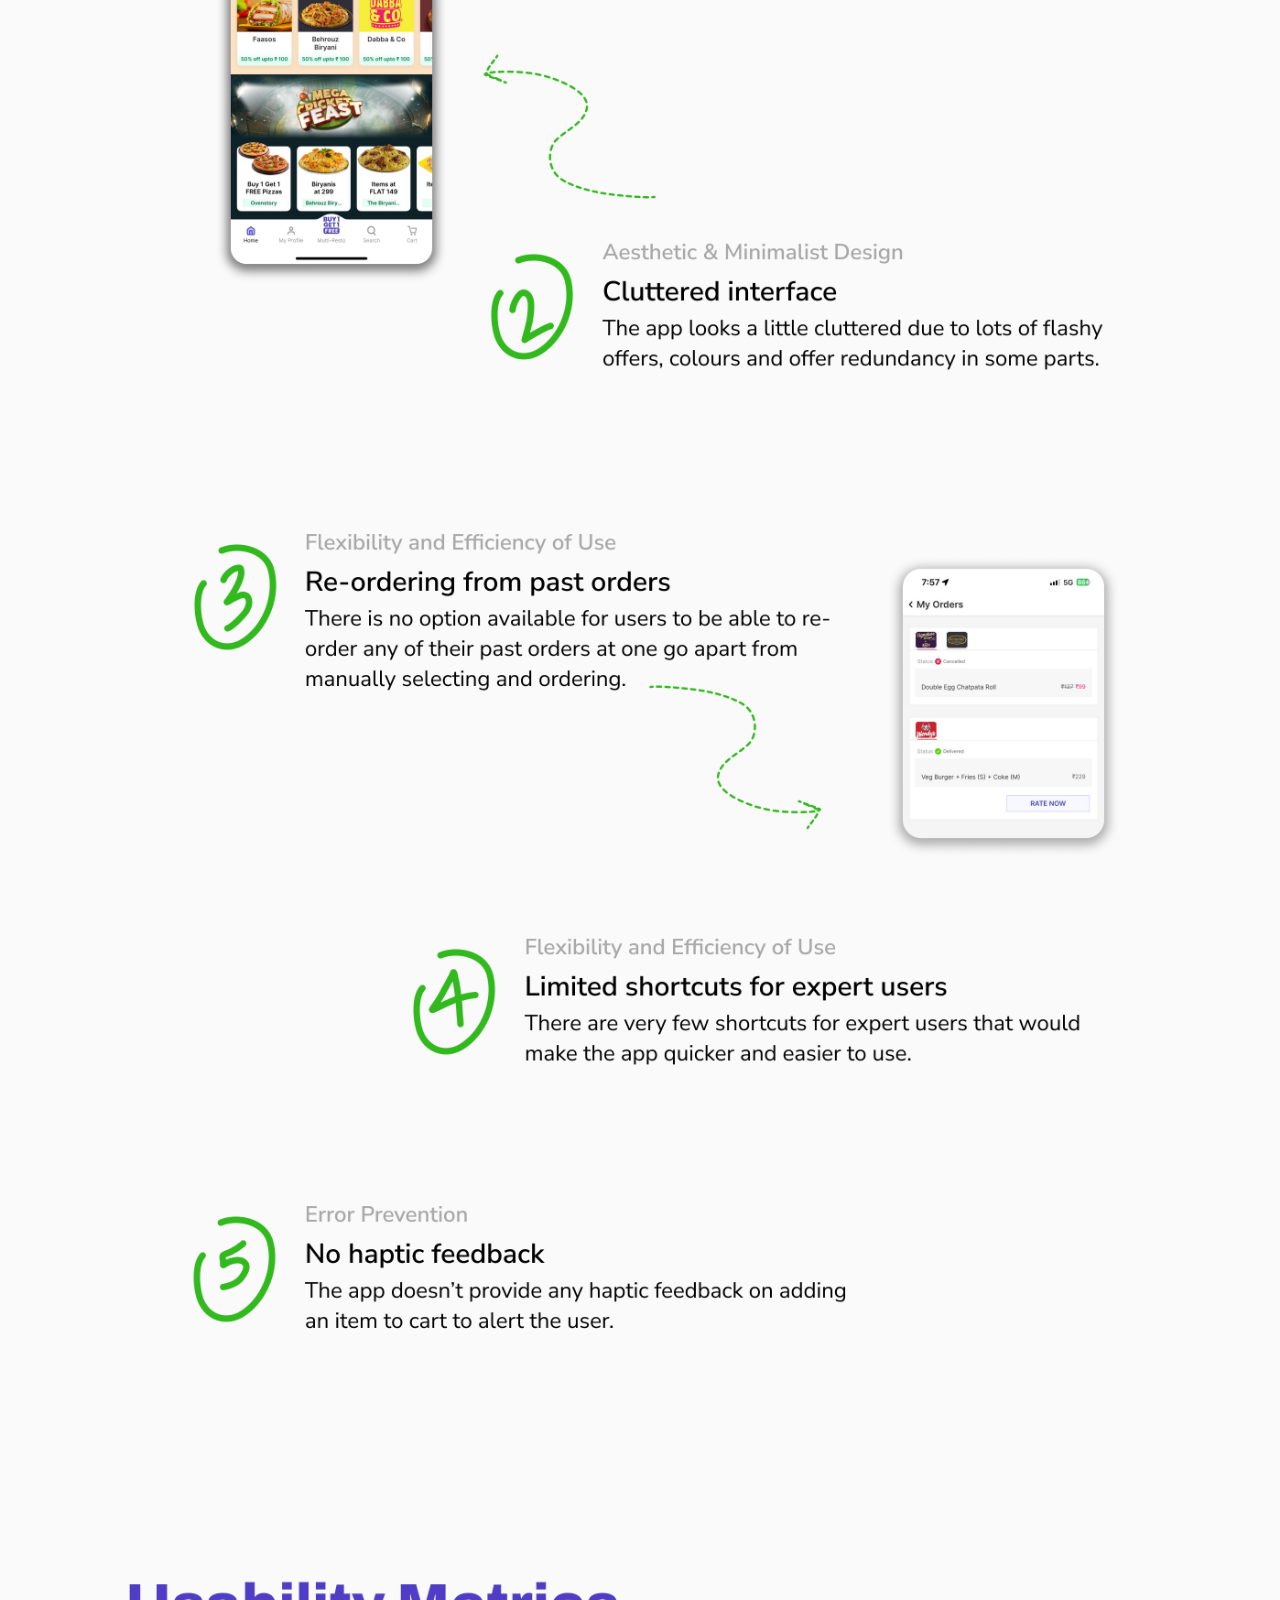
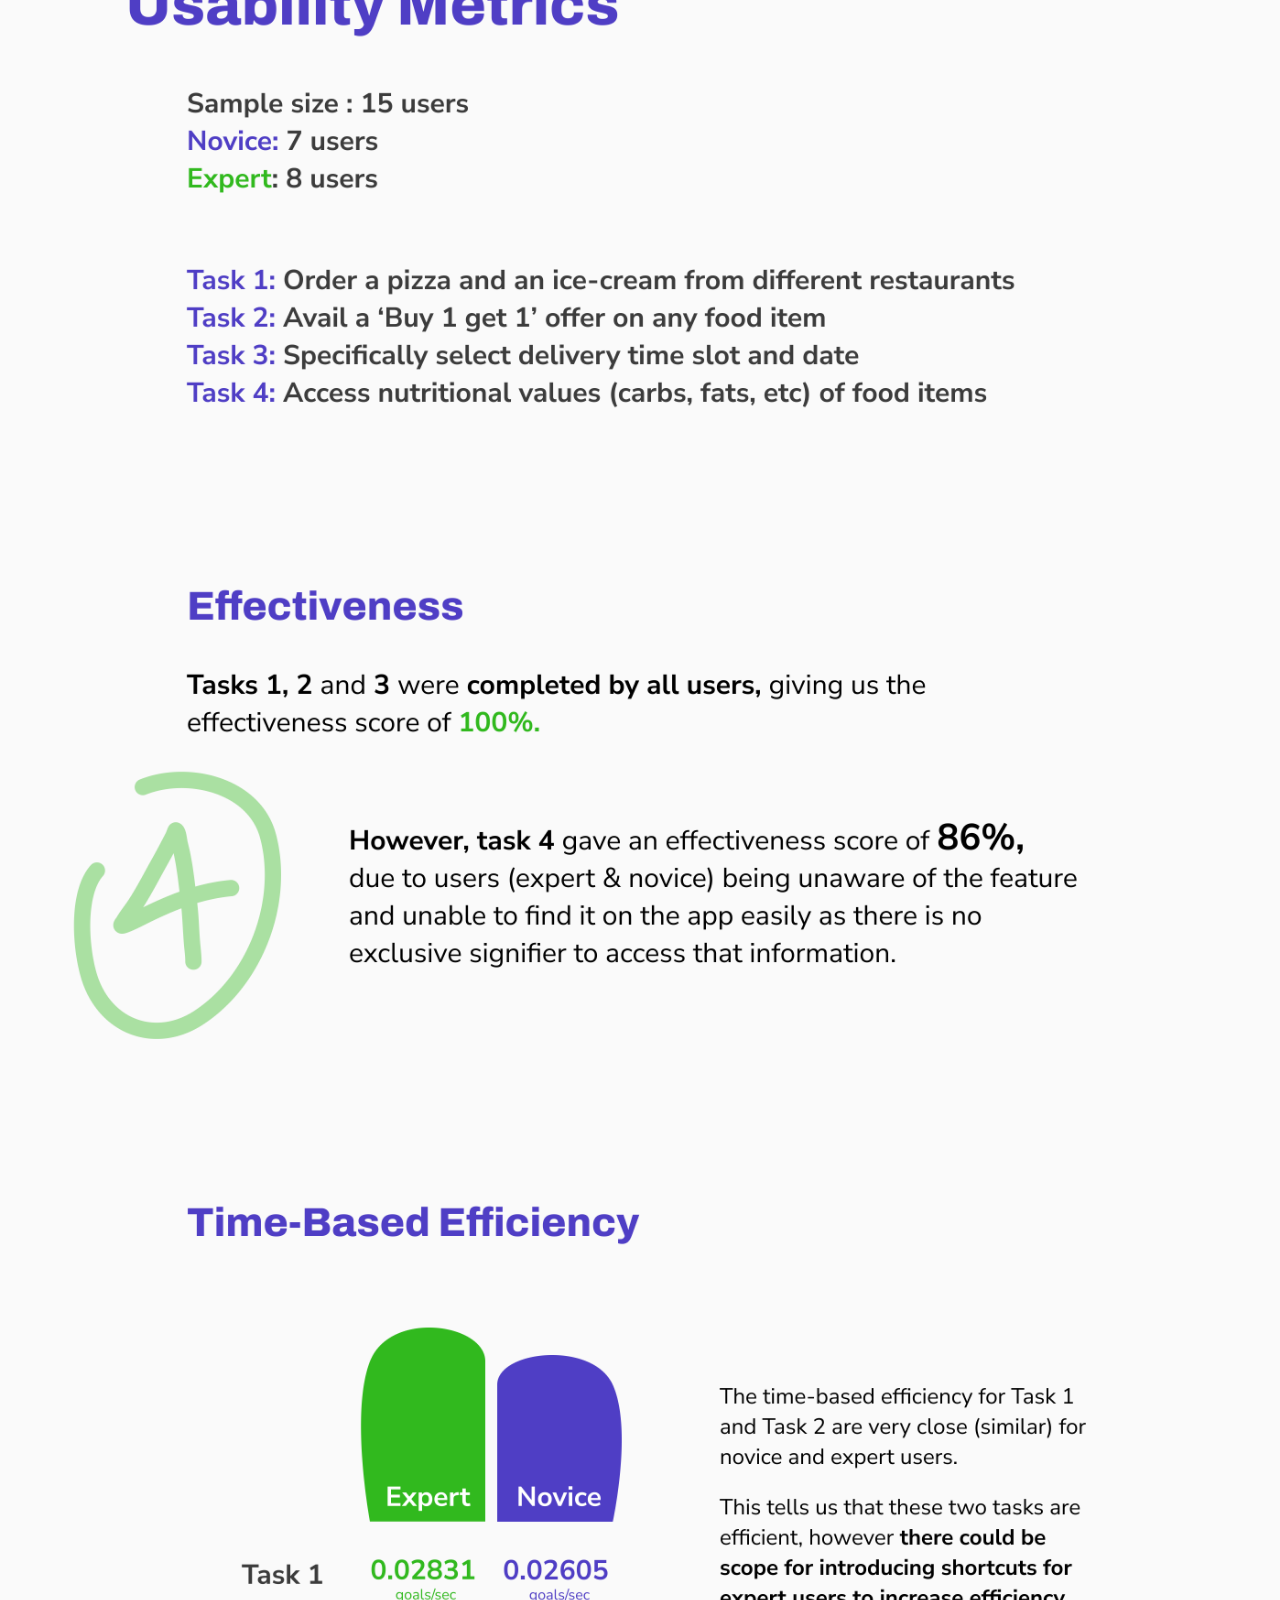
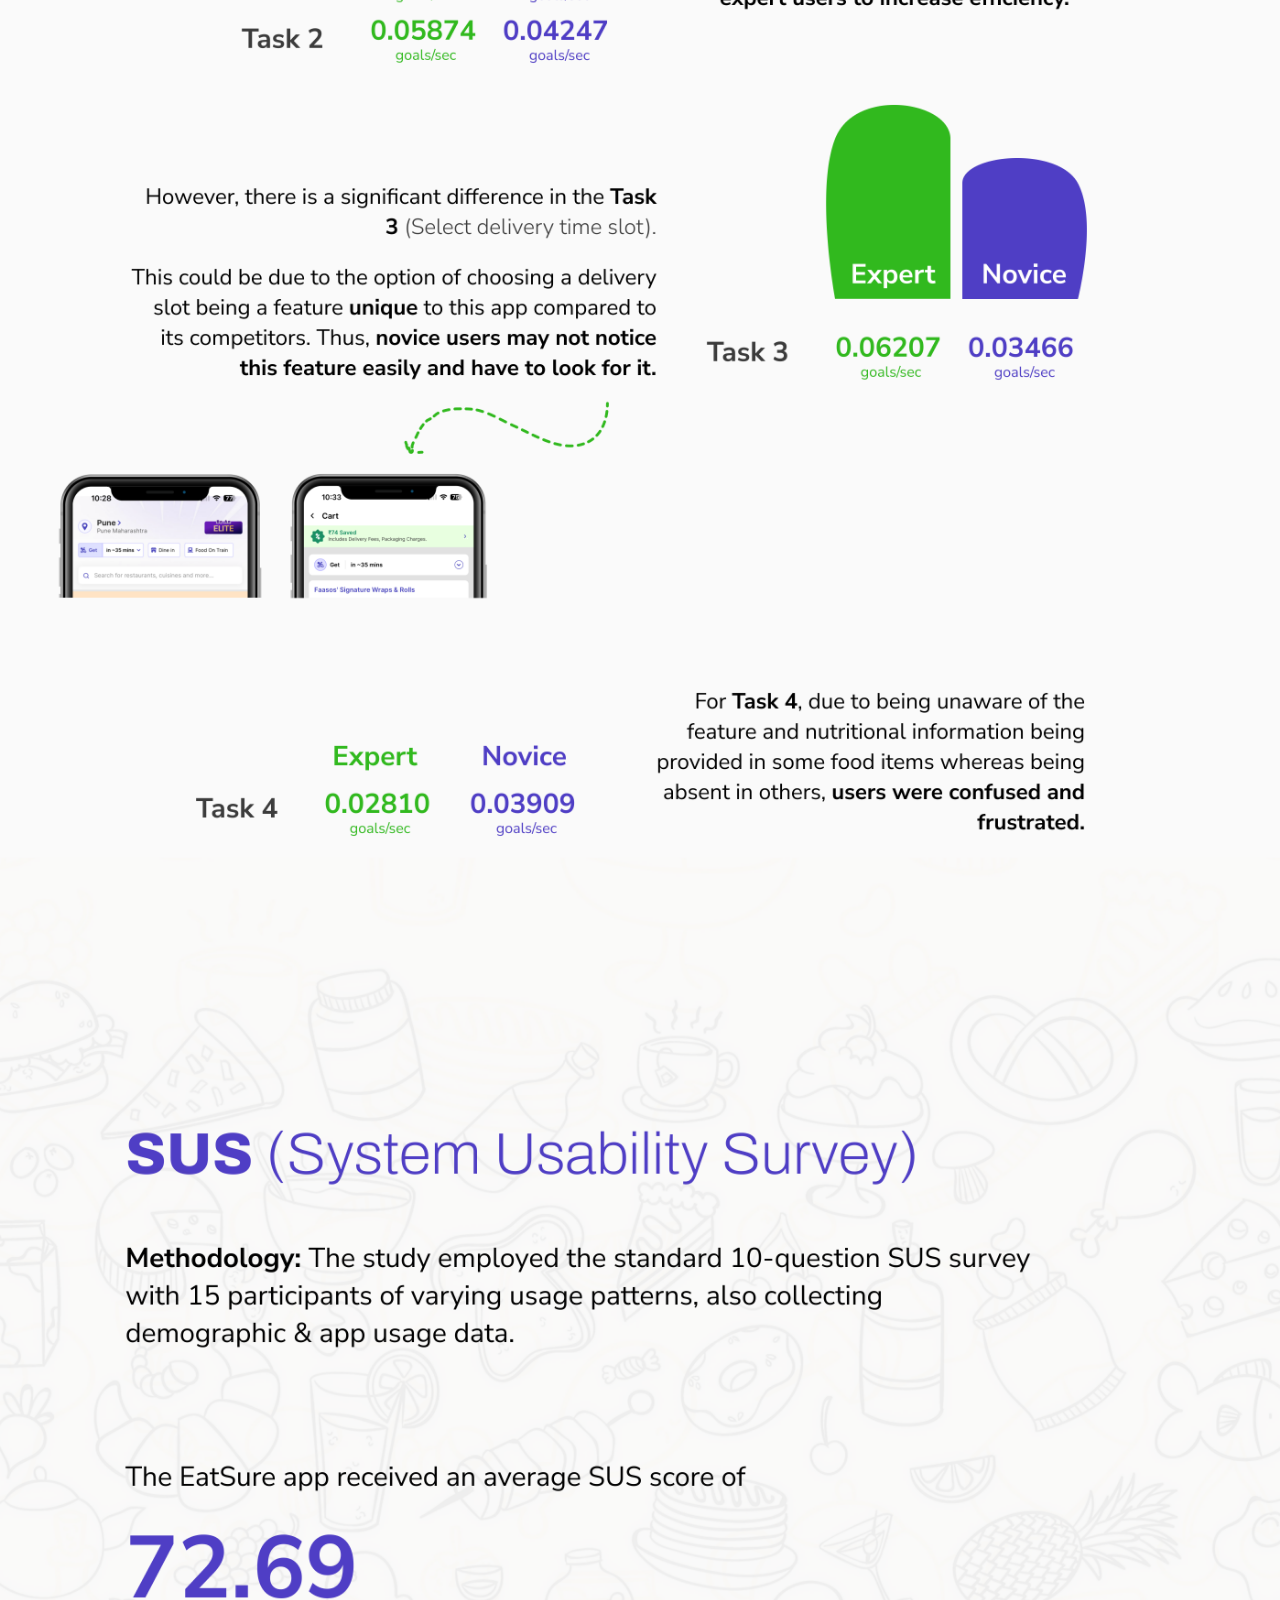
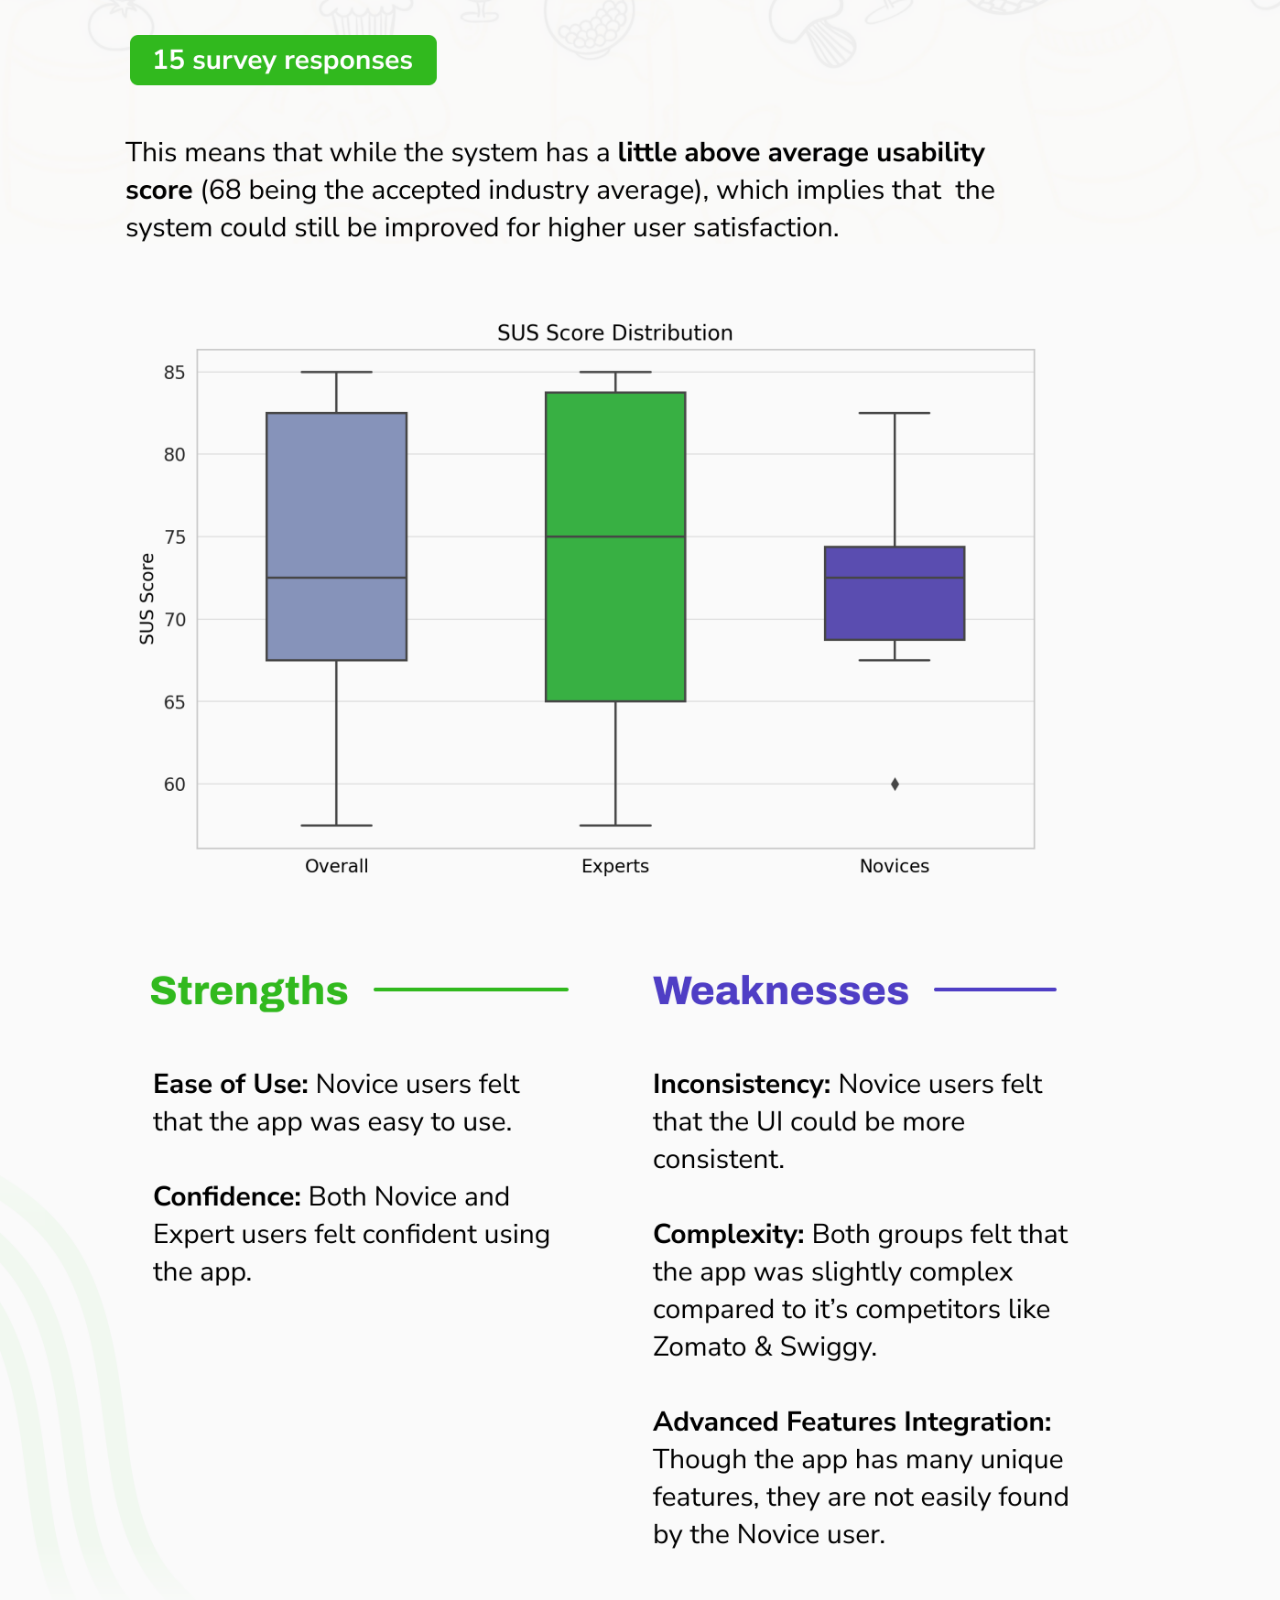
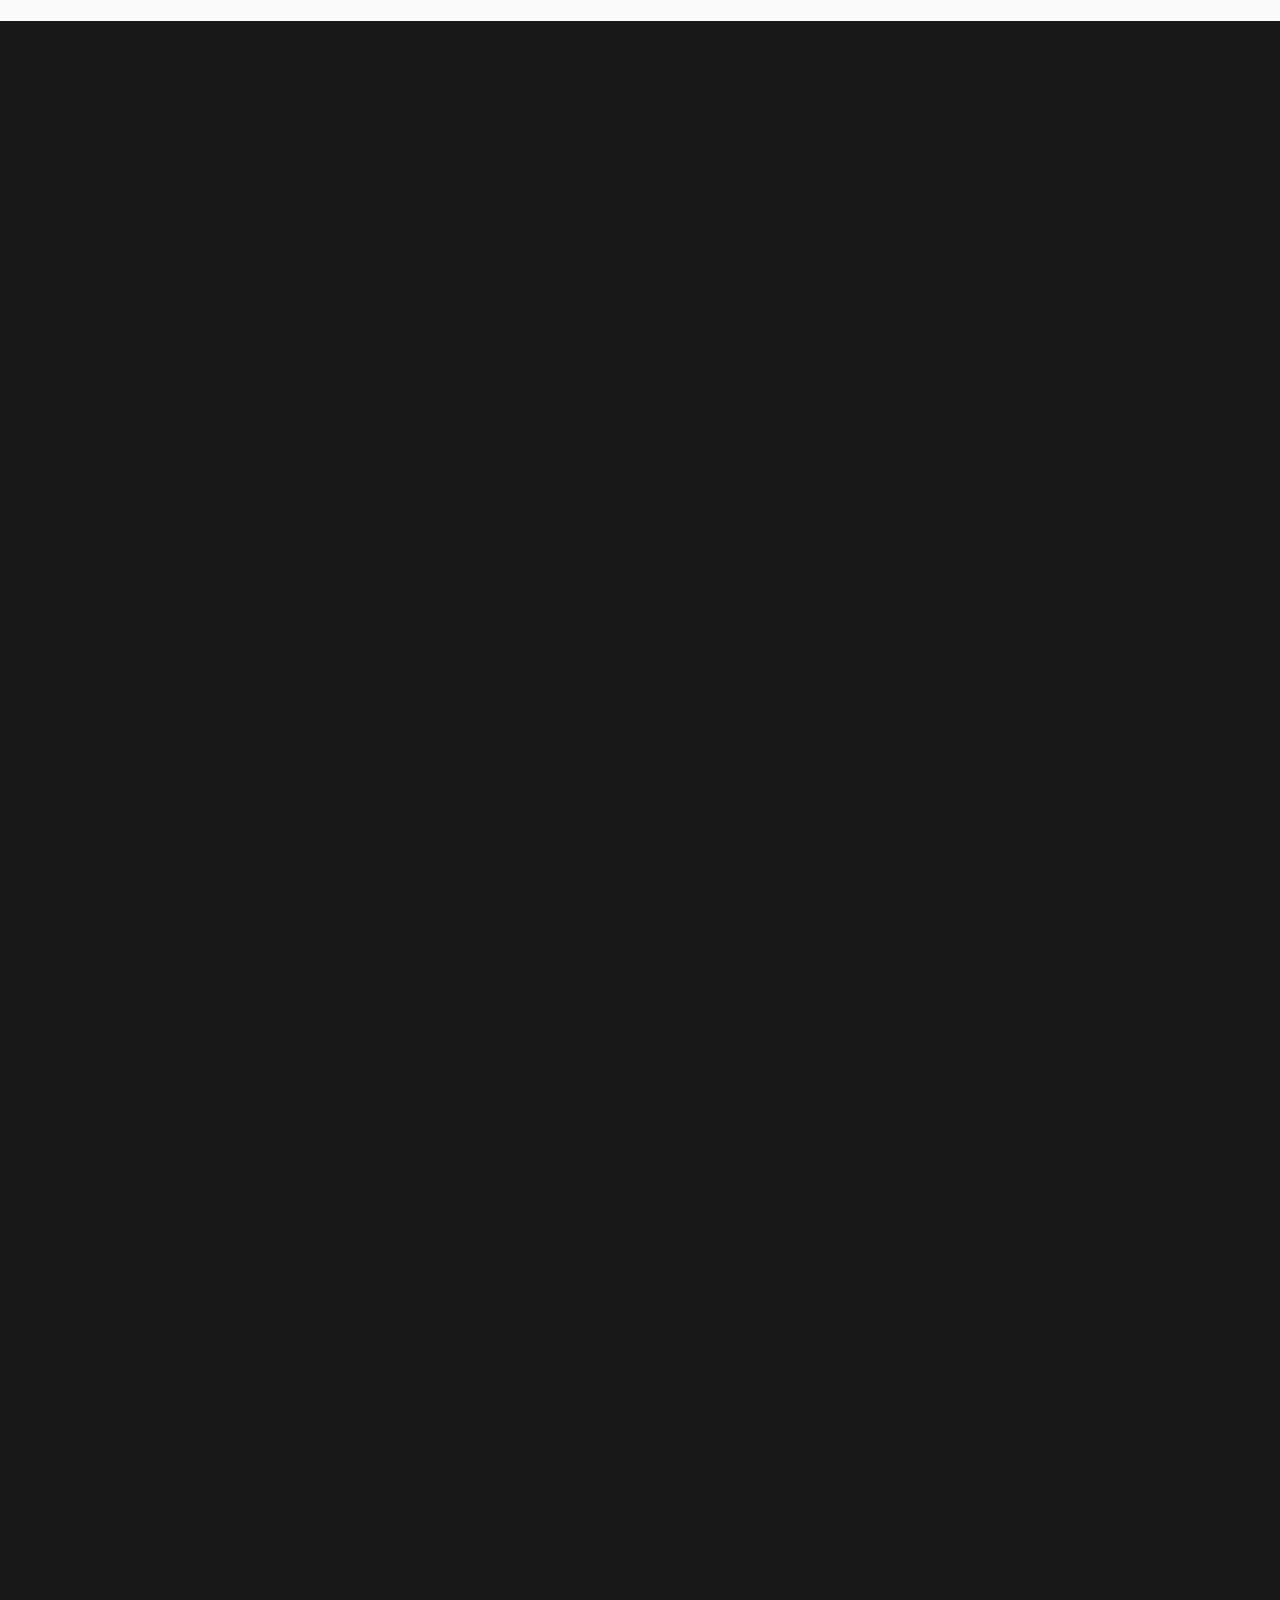
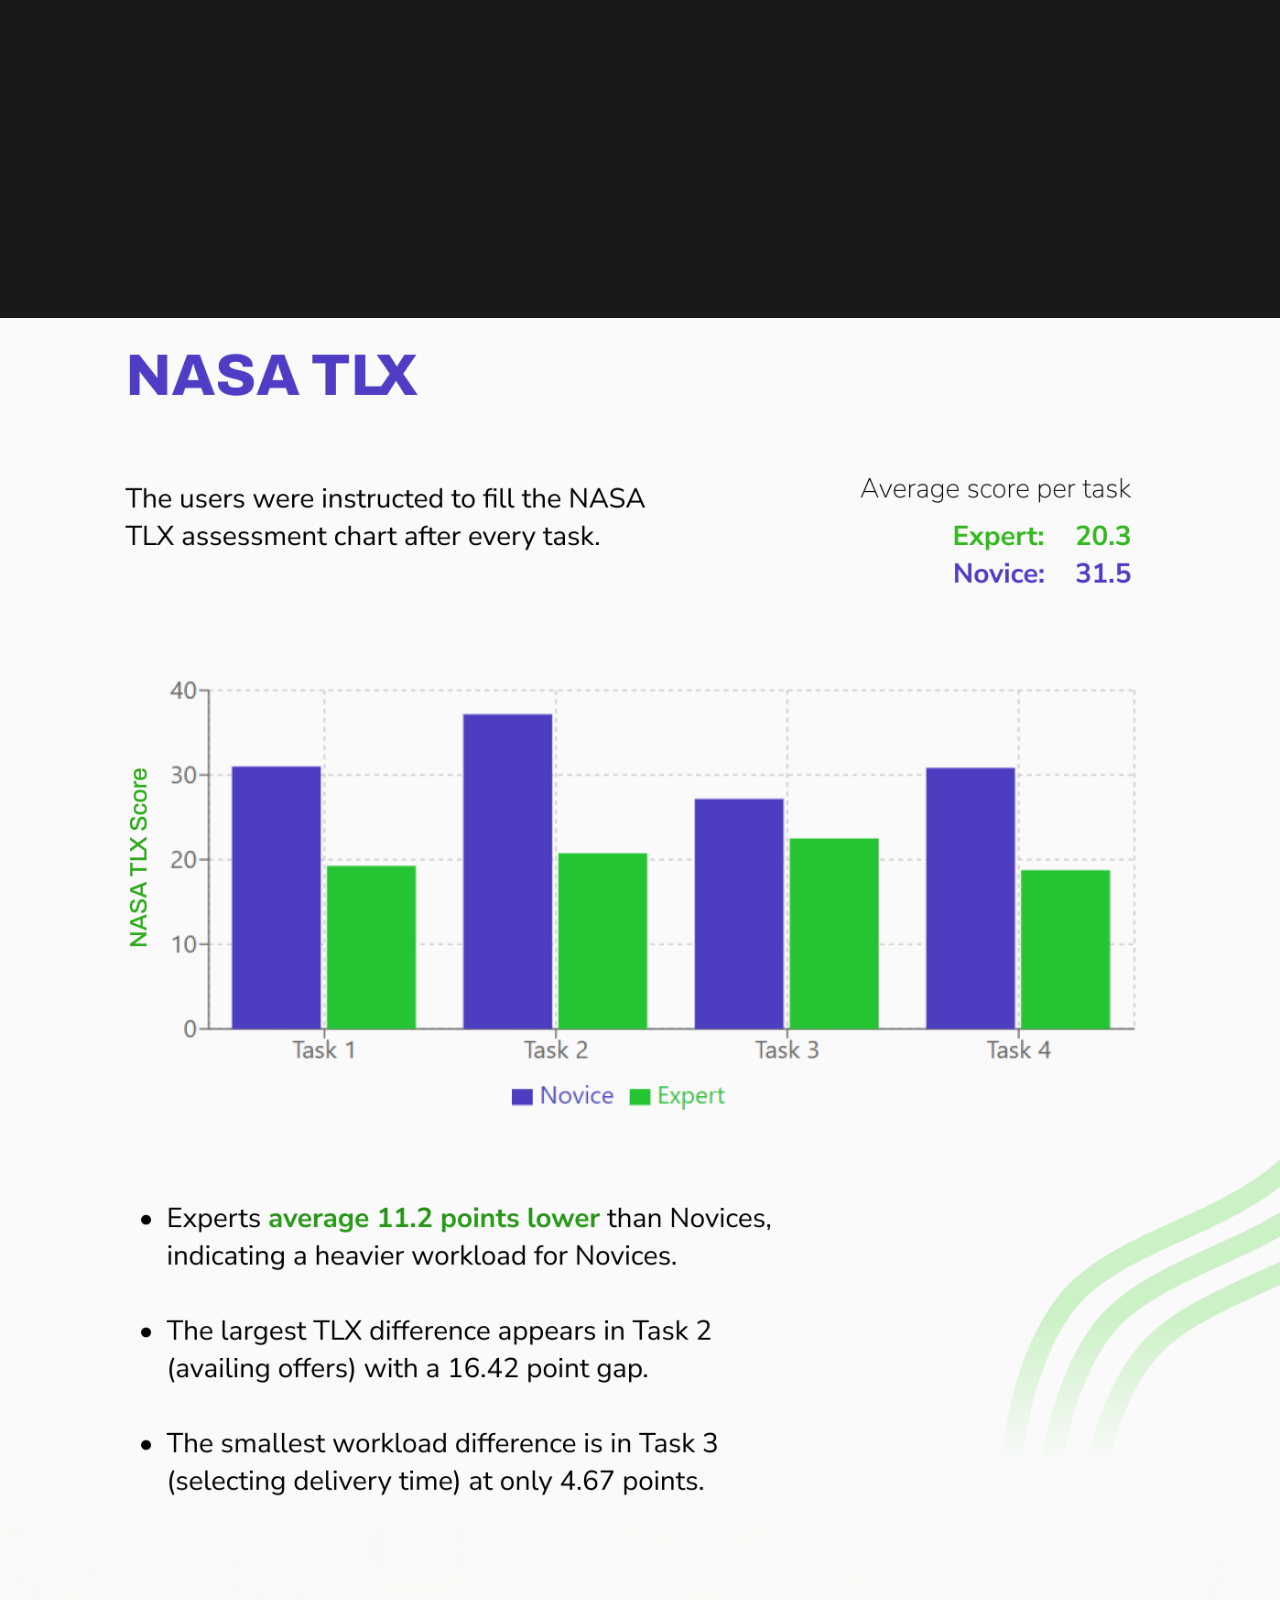
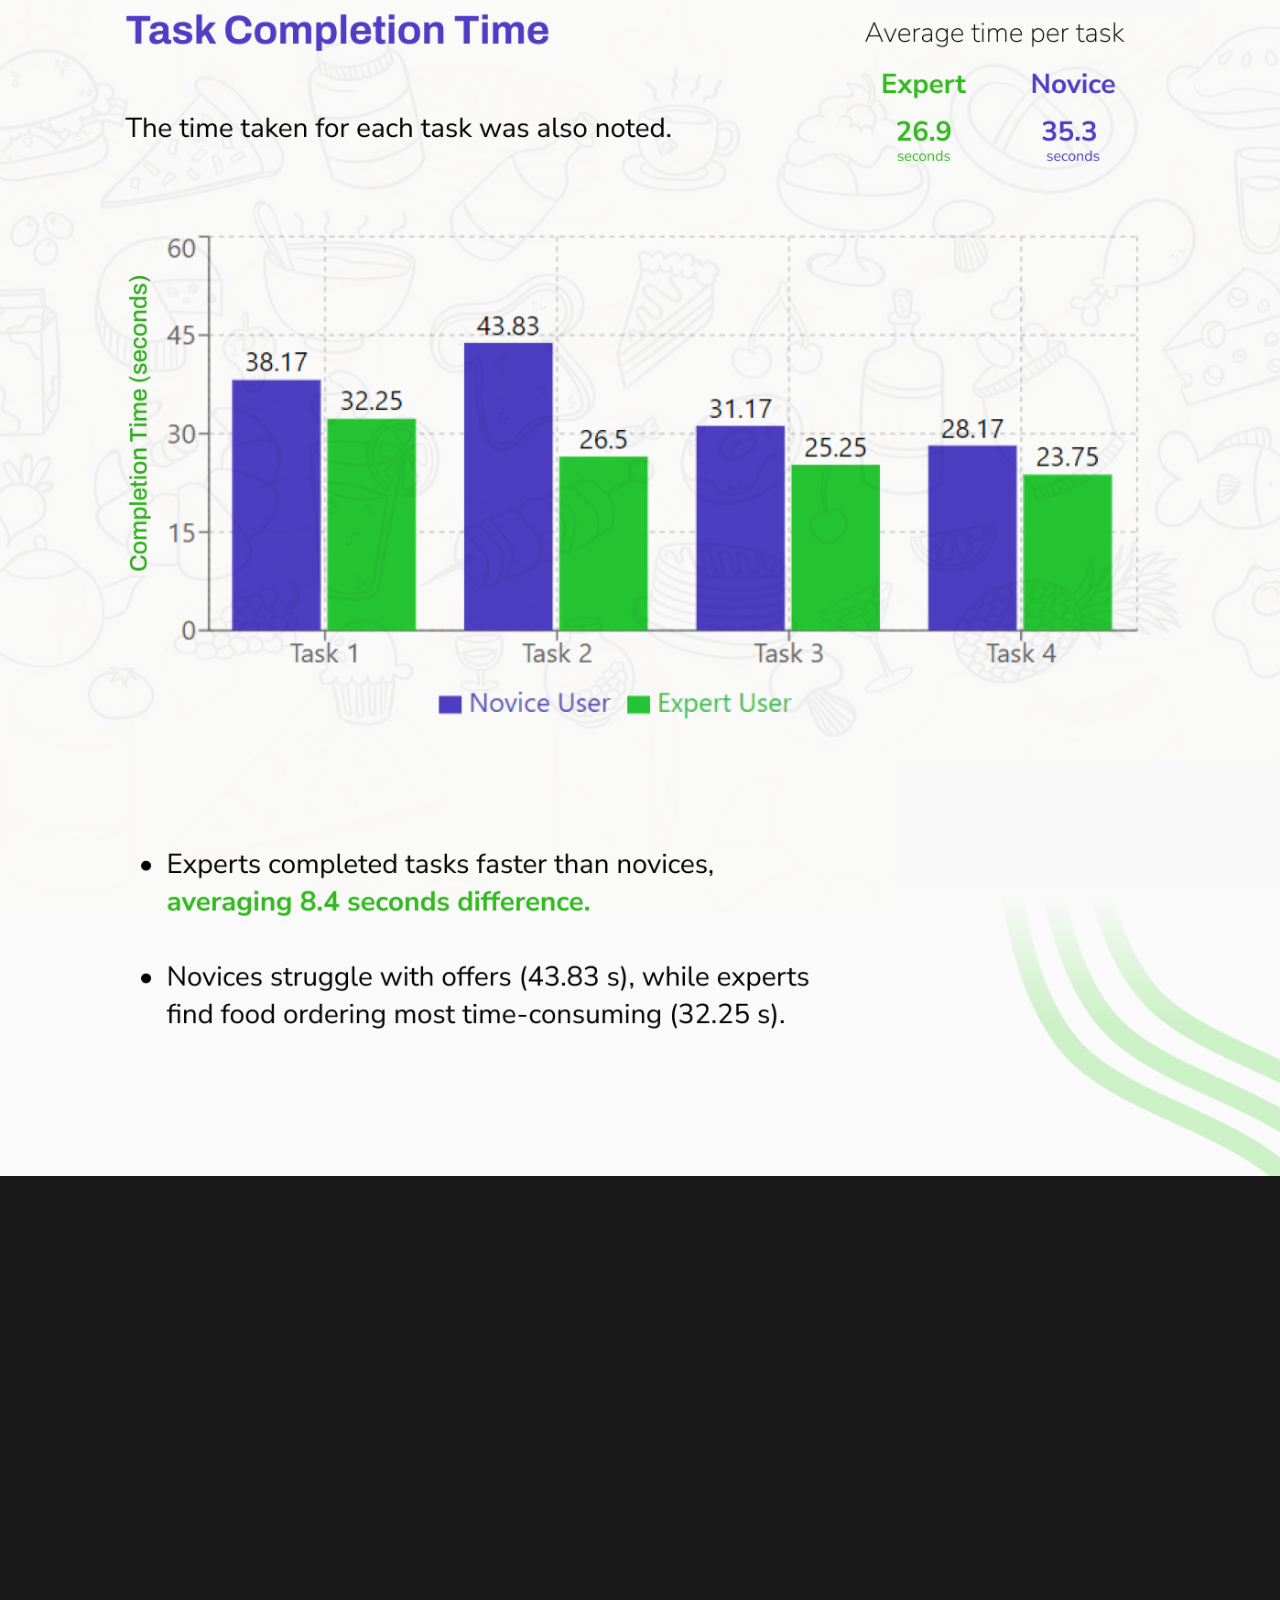
==== commit fe6ee154: "Rectify EatSure thumbnail, refine vertical nav squares, add case study footer, and update titles" ====
--- a/eatsure.html
+++ b/eatsure.html
@@ -4,10 +4,15 @@
     <meta charset="UTF-8" />
     <meta name="viewport" content="width=device-width, initial-scale=1.0" />
     <meta name="description" content="EatSure Redesign — Cognitive Ergonomics Case Study by Riya Phadnis" />
-    <title>EatSure Redesign — Riya Phadnis-UX Designer</title>
+    <title>EatSure Redesign | Riya Phadnis</title>
     <link rel="icon" type="image/svg+xml" href="assets/favicon.svg?v=small" />
     <link rel="icon" type="image/png" href="assets/favicon.png?v=small" />
-    <link rel="stylesheet" href="styles.css?v=eatsure1" />
+    <script>
+      if (localStorage.getItem('theme') === 'light') {
+        document.documentElement.classList.add('light');
+      }
+    </script>
+    <link rel="stylesheet" href="styles.css?v=eatsure2" />
   </head>
   <body class="case-study-body">
     <!-- Top-left fixed < Back button in orange (no pill), visible when scrolling up -->
@@ -71,6 +76,27 @@
       </section>
     </main>
 
-    <script src="script.js?v=eatsure1"></script>
+    <!-- Standard Project Footer -->
+    <footer class="site-footer">
+      <div class="footer-divider"></div>
+      <div class="footer-content">
+        <div class="footer-note">
+          <a href="index.html#projects" class="footer-back-link">Back to Projects</a>
+        </div>
+        <div class="socials" aria-label="Social links">
+          <a href="https://www.linkedin.com/in/riya-phadnis-3772b8314/" target="_blank" rel="noopener noreferrer" aria-label="LinkedIn">
+            <img src="assets/linkedin_logo.png" alt="LinkedIn">
+          </a>
+          <a href="https://www.behance.net/riyaphadnis" target="_blank" rel="noopener noreferrer" aria-label="Behance">
+            <img src="assets/behance_logo.png" alt="Behance">
+          </a>
+          <a href="mailto:riyaphadnis1@gmail.com" aria-label="Email">
+            <img src="assets/lucide/mail_logo.png" alt="Email">
+          </a>
+        </div>
+      </div>
+    </footer>
+
+    <script src="script.js?v=eatsure2"></script>
   </body>
 </html>
--- a/styles.css
+++ b/styles.css
@@ -25,6 +25,7 @@
   --nav-link-active: #FFFFFF;
 }
 
+html.light,
 body.light {
   --bg: #FFFFFF;
   --text: #000000;
@@ -382,6 +383,24 @@
   transition: color 0.25s ease;
 }
 
+.footer-back-link {
+  font-family: 'Neue Montreal', sans-serif;
+  font-weight: 400;
+  font-size: 18px;
+  line-height: 24px;
+  color: var(--footer-text);
+  text-decoration: underline;
+  text-underline-offset: 5px;
+  text-decoration-thickness: 1px;
+  transition: color 0.2s ease, text-decoration-color 0.2s ease;
+  cursor: pointer;
+}
+
+.footer-back-link:hover {
+  color: #F15013;
+  text-decoration-color: #F15013;
+}
+
 .iteration-text {
   color: #727272;
 }
@@ -840,7 +859,7 @@
 .roadmap-nodes {
   display: flex;
   flex-direction: column;
-  gap: var(--roadmap-gap, 28px);
+  gap: var(--roadmap-gap, 22px);
   position: relative;
   z-index: 2;
 }
@@ -850,8 +869,8 @@
   display: flex;
   align-items: center;
   justify-content: center;
-  width: 24px;
-  height: 24px;
+  width: 18px;
+  height: 18px;
   padding: 0;
   border: none;
   background: transparent;
@@ -867,47 +886,47 @@
   left: 50%;
   transform: translateX(-50%);
   width: 0;
-  height: var(--roadmap-gap, 28px);
-  border-left: 2px dashed #F15013;
+  height: var(--roadmap-gap, 22px);
+  border-left: 1.5px dashed #F15013;
   pointer-events: none;
 }
 
 .roadmap-node:last-child::after {
-  height: 20px;
+  height: 14px;
 }
 
 .roadmap-square {
-  width: 14px;
-  height: 14px;
-  border: 2px solid #F15013;
+  width: 8px;
+  height: 8px;
+  border: 1.5px solid #F15013;
   background: transparent;
   box-sizing: border-box;
   transition: transform 0.2s cubic-bezier(0.16, 1, 0.3, 1), background-color 0.2s ease, box-shadow 0.2s ease;
-  box-shadow: 0 1px 3px rgba(0, 0, 0, 0.2);
+  box-shadow: none;
 }
 
 .roadmap-node:hover .roadmap-square,
 .roadmap-node:focus-visible .roadmap-square {
-  transform: scale(1.2);
-  box-shadow: 0 0 10px rgba(241, 80, 19, 0.4);
+  transform: scale(1.35);
+  box-shadow: 0 0 6px rgba(241, 80, 19, 0.4);
 }
 
 .roadmap-node.active .roadmap-square {
   background: #F15013 !important;
-  box-shadow: 0 0 8px rgba(241, 80, 19, 0.5);
+  box-shadow: 0 0 6px rgba(241, 80, 19, 0.45);
 }
 
 /* Roadmap Hover Label: Text-only in #F15013, no pill box or border */
 .roadmap-label {
   position: absolute;
-  left: calc(100% + 12px);
+  left: calc(100% + 10px);
   top: 50%;
   transform: translateY(-50%) translateX(-4px);
   opacity: 0;
   pointer-events: none;
   white-space: nowrap;
   font-family: 'Neue Montreal', sans-serif;
-  font-size: 14px;
+  font-size: 13px;
   font-weight: 500;
   letter-spacing: 0.02em;
   color: #F15013;
@@ -930,13 +949,19 @@
   transform: translateY(-50%) translateX(0);
 }
 
+/* Footer on case study pages */
+body.case-study-body .site-footer {
+  margin-top: 100px;
+  padding-bottom: 60px;
+}
+
 @media (max-width: 1024px) {
   .project-roadmap {
     left: 24px;
   }
 
   .roadmap-nodes {
-    gap: 28px;
+    gap: 20px;
   }
 
   .project-back-btn {
